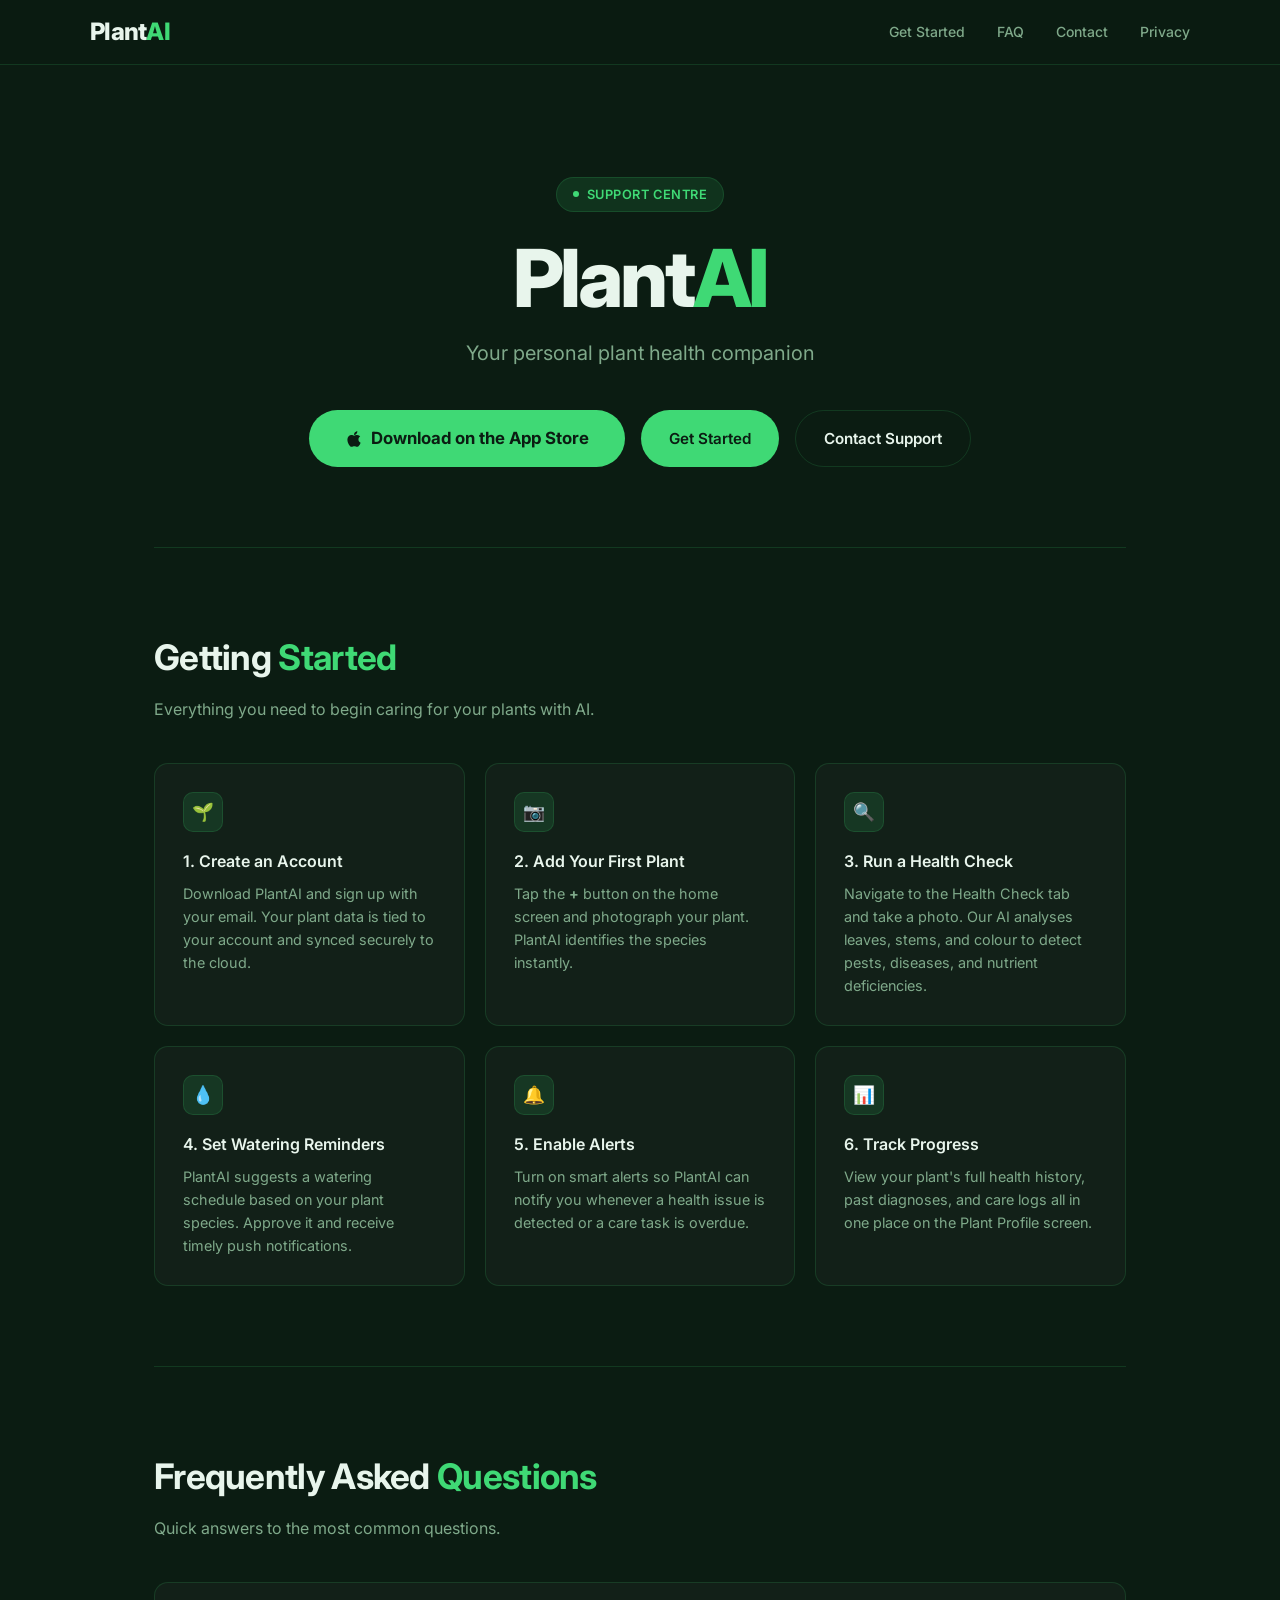
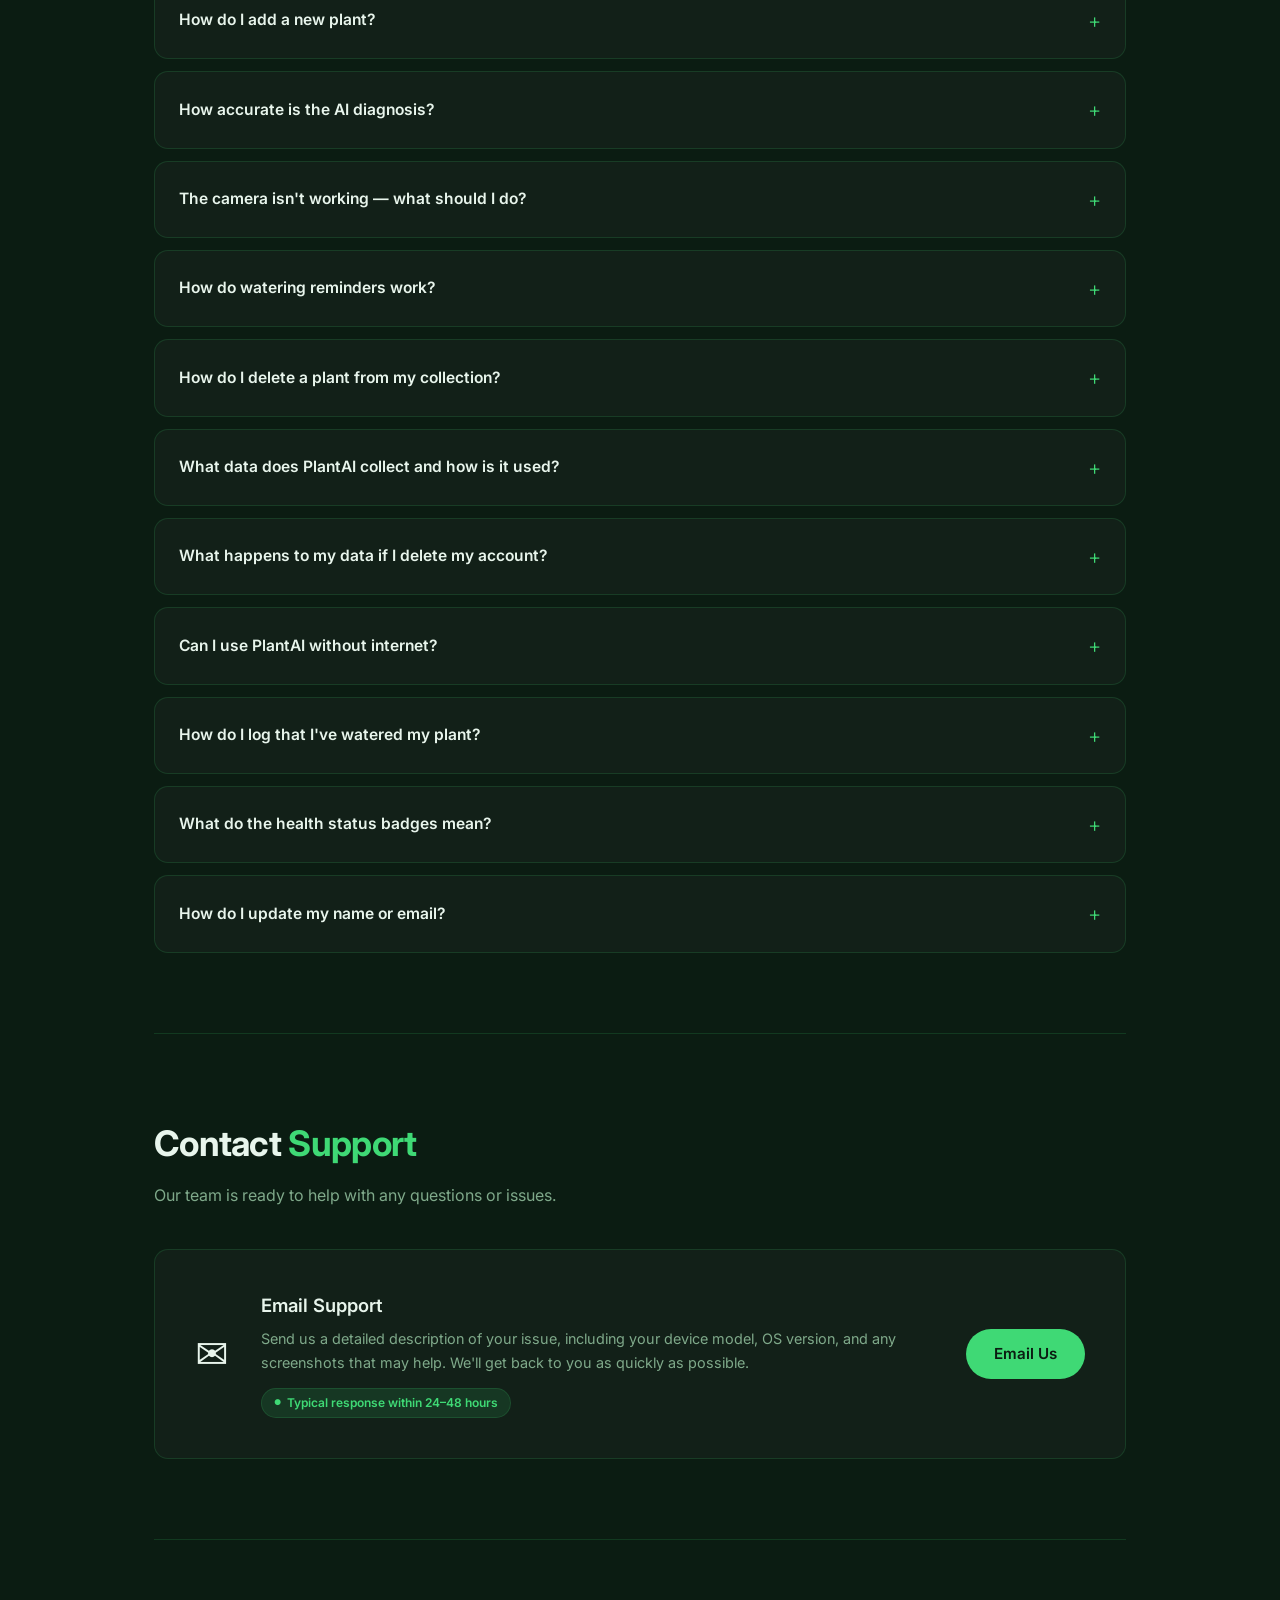
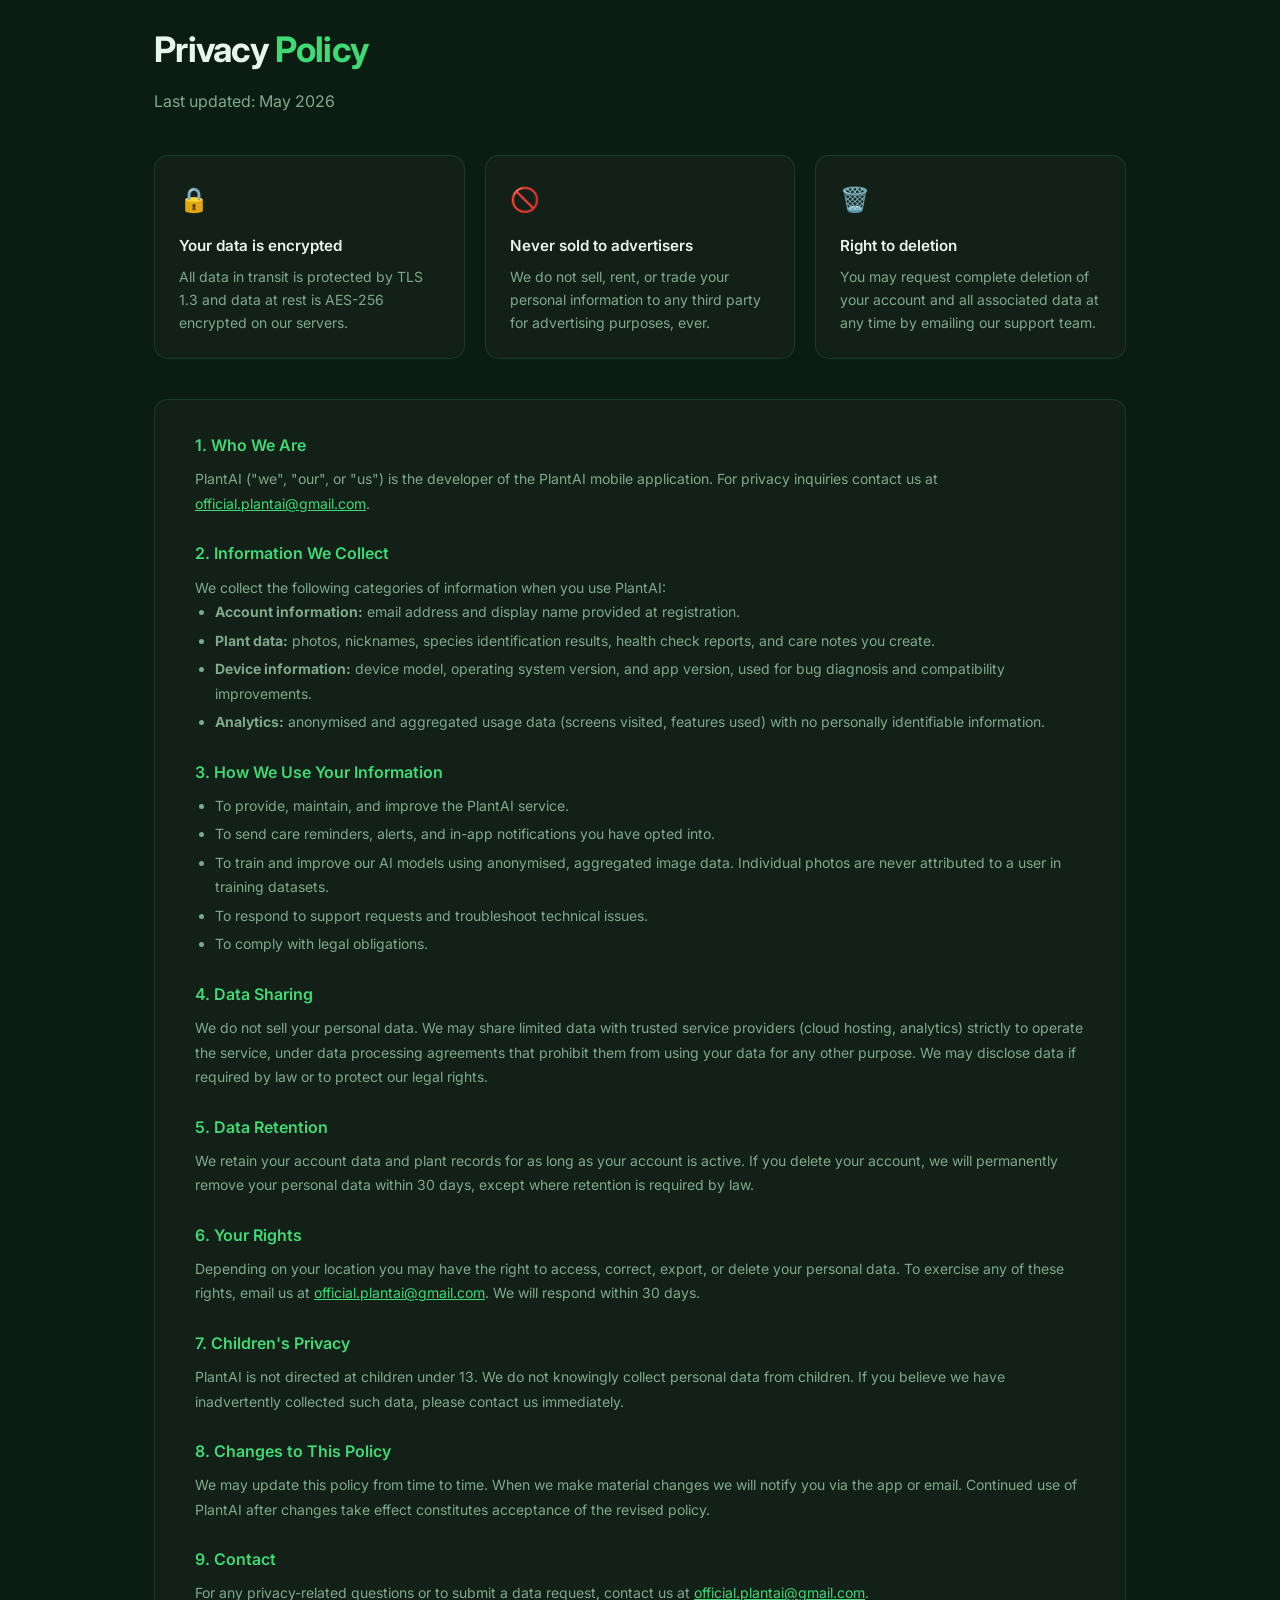
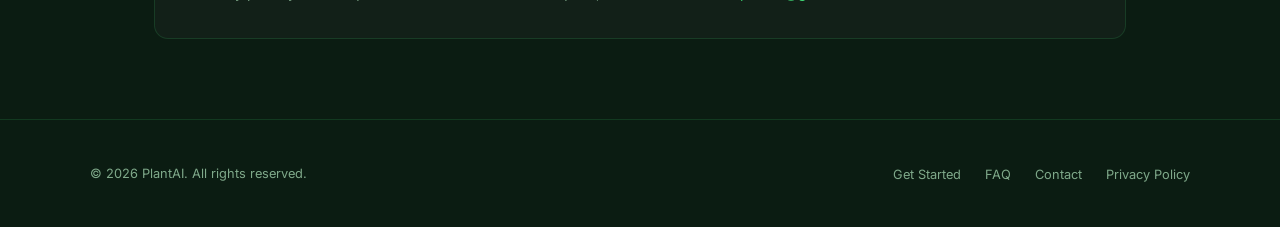
==== index.html @ e04ad650 "Update support site: iOS only, 2026 dates, GPT-4o accuracy, App Store button, 5 new FAQs, remove loc" ====
<!DOCTYPE html>
<html lang="en">
<head>
  <meta charset="UTF-8" />
  <meta name="viewport" content="width=device-width, initial-scale=1.0" />
  <title>PlantAI – Support</title>
  <link rel="preconnect" href="https://fonts.googleapis.com" />
  <link rel="preconnect" href="https://fonts.gstatic.com" crossorigin />
  <link href="https://fonts.googleapis.com/css2?family=Inter:wght@300;400;500;600;700;800&display=swap" rel="stylesheet" />
  <style>
    *, *::before, *::after { box-sizing: border-box; margin: 0; padding: 0; }

    :root {
      --bg:        #0B1C12;
      --bg-card:   #122018;
      --bg-elevated: #1a2e20;
      --accent:    #3FD975;
      --accent-dim: rgba(63, 217, 117, 0.12);
      --accent-mid: rgba(63, 217, 117, 0.25);
      --text:      #E8F5EC;
      --text-muted: #7FA98A;
      --border:    rgba(63, 217, 117, 0.15);
      --radius:    14px;
      --radius-sm: 8px;
    }

    html { scroll-behavior: smooth; }

    body {
      background-color: var(--bg);
      color: var(--text);
      font-family: 'Inter', system-ui, sans-serif;
      font-size: 16px;
      line-height: 1.7;
      -webkit-font-smoothing: antialiased;
    }

    /* ── NAV ── */
    nav {
      position: sticky;
      top: 0;
      z-index: 100;
      background: rgba(11, 28, 18, 0.85);
      backdrop-filter: blur(20px);
      -webkit-backdrop-filter: blur(20px);
      border-bottom: 1px solid var(--border);
      padding: 0 clamp(1rem, 5vw, 4rem);
    }
    .nav-inner {
      max-width: 1100px;
      margin: 0 auto;
      height: 64px;
      display: flex;
      align-items: center;
      justify-content: space-between;
    }
    .wordmark {
      font-size: 1.5rem;
      font-weight: 800;
      letter-spacing: -0.03em;
      color: var(--text);
      text-decoration: none;
    }
    .wordmark span { color: var(--accent); }
    .nav-links {
      display: flex;
      gap: 2rem;
      list-style: none;
    }
    .nav-links a {
      color: var(--text-muted);
      text-decoration: none;
      font-size: 0.875rem;
      font-weight: 500;
      transition: color 0.2s;
    }
    .nav-links a:hover { color: var(--accent); }

    /* ── LAYOUT ── */
    main {
      max-width: 1100px;
      margin: 0 auto;
      padding: 0 clamp(1rem, 5vw, 4rem);
    }

    section { padding: 5rem 0; }
    section + section { border-top: 1px solid var(--border); }

    h2 {
      font-size: clamp(1.6rem, 4vw, 2.2rem);
      font-weight: 700;
      letter-spacing: -0.02em;
      margin-bottom: 0.5rem;
    }
    h2 .accent { color: var(--accent); }

    .section-sub {
      color: var(--text-muted);
      font-size: 1rem;
      margin-bottom: 2.5rem;
    }

    /* ── HERO ── */
    #hero {
      padding: 7rem 0 5rem;
      text-align: center;
      border-top: none;
    }
    .hero-badge {
      display: inline-flex;
      align-items: center;
      gap: 0.5rem;
      background: var(--accent-dim);
      border: 1px solid var(--border);
      border-radius: 100px;
      padding: 0.35rem 1rem;
      font-size: 0.8rem;
      font-weight: 600;
      color: var(--accent);
      letter-spacing: 0.04em;
      text-transform: uppercase;
      margin-bottom: 1.5rem;
    }
    .hero-badge::before {
      content: '';
      width: 6px;
      height: 6px;
      border-radius: 50%;
      background: var(--accent);
      animation: pulse 2s infinite;
    }
    @keyframes pulse {
      0%, 100% { opacity: 1; }
      50% { opacity: 0.3; }
    }
    #hero h1 {
      font-size: clamp(2.8rem, 8vw, 5rem);
      font-weight: 800;
      letter-spacing: -0.04em;
      line-height: 1.05;
      margin-bottom: 1rem;
    }
    #hero h1 span { color: var(--accent); }
    .tagline {
      font-size: clamp(1rem, 2.5vw, 1.25rem);
      color: var(--text-muted);
      font-weight: 400;
      margin-bottom: 2.5rem;
    }
    .hero-actions {
      display: flex;
      gap: 1rem;
      justify-content: center;
      flex-wrap: wrap;
    }
    .btn {
      display: inline-flex;
      align-items: center;
      gap: 0.5rem;
      padding: 0.75rem 1.75rem;
      border-radius: 100px;
      font-size: 0.95rem;
      font-weight: 600;
      text-decoration: none;
      transition: all 0.2s;
      cursor: pointer;
      border: none;
    }
    .btn-primary {
      background: var(--accent);
      color: #0B1C12;
    }
    .btn-primary:hover {
      background: #5aefac;
      transform: translateY(-1px);
      box-shadow: 0 8px 30px rgba(63, 217, 117, 0.3);
    }
    .btn-outline {
      background: transparent;
      color: var(--text);
      border: 1px solid var(--border);
    }
    .btn-outline:hover {
      background: var(--accent-dim);
      border-color: var(--accent);
      color: var(--accent);
      transform: translateY(-1px);
    }
    .btn-appstore {
      background: #3FD975;
      color: #0B1C12;
      font-size: 1.05rem;
      font-weight: 700;
      padding: 0.9rem 2.25rem;
      border: none;
    }
    .btn-appstore:hover {
      background: #5aefac;
      transform: translateY(-2px);
      box-shadow: 0 12px 40px rgba(63, 217, 117, 0.45);
    }

    /* ── GETTING STARTED ── */
    .steps-grid {
      display: grid;
      grid-template-columns: repeat(auto-fit, minmax(260px, 1fr));
      gap: 1.25rem;
    }
    .step-card {
      background: var(--bg-card);
      border: 1px solid var(--border);
      border-radius: var(--radius);
      padding: 1.75rem;
      transition: border-color 0.2s, transform 0.2s;
      position: relative;
      overflow: hidden;
    }
    .step-card::before {
      content: '';
      position: absolute;
      top: 0; left: 0; right: 0;
      height: 2px;
      background: linear-gradient(90deg, var(--accent), transparent);
      opacity: 0;
      transition: opacity 0.2s;
    }
    .step-card:hover { border-color: rgba(63, 217, 117, 0.4); transform: translateY(-2px); }
    .step-card:hover::before { opacity: 1; }
    .step-num {
      width: 40px;
      height: 40px;
      background: var(--accent-dim);
      border: 1px solid var(--border);
      border-radius: 10px;
      display: flex;
      align-items: center;
      justify-content: center;
      font-size: 1.1rem;
      margin-bottom: 1rem;
    }
    .step-card h3 {
      font-size: 1rem;
      font-weight: 600;
      margin-bottom: 0.4rem;
      color: var(--text);
    }
    .step-card p {
      font-size: 0.9rem;
      color: var(--text-muted);
      line-height: 1.6;
    }

    /* ── FAQ ── */
    .faq-list { display: flex; flex-direction: column; gap: 0.75rem; }
    details {
      background: var(--bg-card);
      border: 1px solid var(--border);
      border-radius: var(--radius);
      overflow: hidden;
      transition: border-color 0.2s;
    }
    details[open] { border-color: rgba(63, 217, 117, 0.4); }
    details[open] summary { color: var(--accent); }
    summary {
      padding: 1.25rem 1.5rem;
      font-weight: 600;
      font-size: 0.975rem;
      cursor: pointer;
      list-style: none;
      display: flex;
      align-items: center;
      justify-content: space-between;
      gap: 1rem;
      color: var(--text);
      transition: color 0.2s;
    }
    summary::-webkit-details-marker { display: none; }
    summary::after {
      content: '+';
      font-size: 1.3rem;
      font-weight: 300;
      color: var(--accent);
      flex-shrink: 0;
      transition: transform 0.25s;
    }
    details[open] summary::after { transform: rotate(45deg); }
    .faq-body {
      padding: 0 1.5rem 1.25rem;
      font-size: 0.9rem;
      color: var(--text-muted);
      line-height: 1.75;
      border-top: 1px solid var(--border);
      padding-top: 1rem;
    }
    .faq-body a { color: var(--accent); text-decoration: underline; text-underline-offset: 3px; }

    /* ── CONTACT ── */
    .contact-card {
      background: var(--bg-card);
      border: 1px solid var(--border);
      border-radius: var(--radius);
      padding: 2.5rem;
      display: flex;
      align-items: center;
      justify-content: space-between;
      gap: 2rem;
      flex-wrap: wrap;
    }
    .contact-card h3 {
      font-size: 1.15rem;
      font-weight: 600;
      margin-bottom: 0.35rem;
    }
    .contact-card p {
      font-size: 0.9rem;
      color: var(--text-muted);
    }
    .contact-icon {
      font-size: 2.5rem;
      margin-bottom: 0;
    }
    .contact-text { flex: 1; min-width: 200px; }
    .response-time {
      display: inline-flex;
      align-items: center;
      gap: 0.4rem;
      background: var(--accent-dim);
      border: 1px solid var(--border);
      border-radius: 100px;
      padding: 0.25rem 0.75rem;
      font-size: 0.75rem;
      font-weight: 600;
      color: var(--accent);
      margin-top: 0.75rem;
    }
    .response-time::before {
      content: '●';
      font-size: 0.5rem;
    }

    /* ── PRIVACY ── */
    .privacy-grid {
      display: grid;
      grid-template-columns: repeat(auto-fit, minmax(280px, 1fr));
      gap: 1.25rem;
      margin-bottom: 2.5rem;
    }
    .privacy-card {
      background: var(--bg-card);
      border: 1px solid var(--border);
      border-radius: var(--radius);
      padding: 1.5rem;
    }
    .privacy-card .icon { font-size: 1.5rem; margin-bottom: 0.75rem; }
    .privacy-card h4 { font-size: 0.95rem; font-weight: 600; margin-bottom: 0.4rem; }
    .privacy-card p { font-size: 0.875rem; color: var(--text-muted); line-height: 1.65; }
    .privacy-prose {
      background: var(--bg-card);
      border: 1px solid var(--border);
      border-radius: var(--radius);
      padding: 2rem 2.5rem;
    }
    .privacy-prose h3 {
      font-size: 1rem;
      font-weight: 600;
      color: var(--accent);
      margin: 1.5rem 0 0.5rem;
    }
    .privacy-prose h3:first-child { margin-top: 0; }
    .privacy-prose p, .privacy-prose ul {
      font-size: 0.875rem;
      color: var(--text-muted);
      line-height: 1.75;
    }
    .privacy-prose ul { padding-left: 1.25rem; }
    .privacy-prose ul li { margin-bottom: 0.25rem; }

    /* ── FOOTER ── */
    footer {
      border-top: 1px solid var(--border);
      padding: 2.5rem clamp(1rem, 5vw, 4rem);
      text-align: center;
    }
    .footer-inner {
      max-width: 1100px;
      margin: 0 auto;
      display: flex;
      align-items: center;
      justify-content: space-between;
      flex-wrap: wrap;
      gap: 1rem;
    }
    .footer-copy {
      font-size: 0.8rem;
      color: var(--text-muted);
    }
    .footer-links {
      display: flex;
      gap: 1.5rem;
      list-style: none;
    }
    .footer-links a {
      font-size: 0.8rem;
      color: var(--text-muted);
      text-decoration: none;
      transition: color 0.2s;
    }
    .footer-links a:hover { color: var(--accent); }

    /* ── RESPONSIVE ── */
    @media (max-width: 600px) {
      .nav-links { display: none; }
      .contact-card { flex-direction: column; text-align: center; }
      .footer-inner { flex-direction: column; text-align: center; }
      .privacy-prose { padding: 1.5rem; }
    }
  </style>
</head>
<body>

  <!-- NAV -->
  <nav>
    <div class="nav-inner">
      <a class="wordmark" href="#hero">Plant<span>AI</span></a>
      <ul class="nav-links">
        <li><a href="#getting-started">Get Started</a></li>
        <li><a href="#faq">FAQ</a></li>
        <li><a href="#contact">Contact</a></li>
        <li><a href="#privacy">Privacy</a></li>
      </ul>
    </div>
  </nav>

  <main>

    <!-- HERO -->
    <section id="hero">
      <div class="hero-badge">Support Centre</div>
      <h1>Plant<span>AI</span></h1>
      <p class="tagline">Your personal plant health companion</p>
      <div class="hero-actions">
        <a class="btn btn-appstore" href="https://apps.apple.com/app/plantalai/id6771919979" target="_blank" rel="noopener">
          <svg xmlns="http://www.w3.org/2000/svg" viewBox="0 0 384 512" width="18" height="18" fill="currentColor" style="flex-shrink:0"><path d="M318.7 268.7c-.2-36.7 16.4-64.4 50-84.8-18.8-26.9-47.2-41.7-84.7-44.6-35.5-2.8-74.3 20.7-88.5 20.7-15 0-49.4-19.7-76.4-19.7C63.3 141.2 4 184.8 4 273.5q0 39.3 14.4 81.2c12.8 36.7 59 126.7 107.2 125.2 25.2-.6 43-17.9 75.8-17.9 31.8 0 48.3 17.9 76.4 17.9 48.6-.7 90.4-82.5 102.6-119.3-65.2-30.7-61.7-90-61.7-91.9zm-56.6-164.2c27.3-32.4 24.8-61.9 24-72.5-24.1 1.4-52 16.4-67.9 34.9-17.5 19.8-27.8 44.3-25.6 71.9 26.1 2 49.9-11.4 69.5-34.3z"/></svg>
          Download on the App Store
        </a>
        <a class="btn btn-primary" href="#getting-started">Get Started</a>
        <a class="btn btn-outline" href="#contact">Contact Support</a>
      </div>
    </section>

    <!-- GETTING STARTED -->
    <section id="getting-started">
      <h2>Getting <span class="accent">Started</span></h2>
      <p class="section-sub">Everything you need to begin caring for your plants with AI.</p>
      <div class="steps-grid">
        <div class="step-card">
          <div class="step-num">🌱</div>
          <h3>1. Create an Account</h3>
          <p>Download PlantAI and sign up with your email. Your plant data is tied to your account and synced securely to the cloud.</p>
        </div>
        <div class="step-card">
          <div class="step-num">📷</div>
          <h3>2. Add Your First Plant</h3>
          <p>Tap the <strong>+</strong> button on the home screen and photograph your plant. PlantAI identifies the species instantly.</p>
        </div>
        <div class="step-card">
          <div class="step-num">🔍</div>
          <h3>3. Run a Health Check</h3>
          <p>Navigate to the Health Check tab and take a photo. Our AI analyses leaves, stems, and colour to detect pests, diseases, and nutrient deficiencies.</p>
        </div>
        <div class="step-card">
          <div class="step-num">💧</div>
          <h3>4. Set Watering Reminders</h3>
          <p>PlantAI suggests a watering schedule based on your plant species. Approve it and receive timely push notifications.</p>
        </div>
        <div class="step-card">
          <div class="step-num">🔔</div>
          <h3>5. Enable Alerts</h3>
          <p>Turn on smart alerts so PlantAI can notify you whenever a health issue is detected or a care task is overdue.</p>
        </div>
        <div class="step-card">
          <div class="step-num">📊</div>
          <h3>6. Track Progress</h3>
          <p>View your plant's full health history, past diagnoses, and care logs all in one place on the Plant Profile screen.</p>
        </div>
      </div>
    </section>

    <!-- FAQ -->
    <section id="faq">
      <h2>Frequently Asked <span class="accent">Questions</span></h2>
      <p class="section-sub">Quick answers to the most common questions.</p>
      <div class="faq-list">

        <details>
          <summary>How do I add a new plant?</summary>
          <div class="faq-body">
            Tap the <strong>+</strong> icon in the top-right corner of the Home screen, then photograph your plant and PlantAI will identify it automatically.<br><br>
            Once identified, give your plant a nickname, confirm the species, and it will appear in your collection. You can add unlimited plants with any PlantAI plan.
          </div>
        </details>

        <details>
          <summary>How accurate is the AI diagnosis?</summary>
          <div class="faq-body">
            PlantAI uses GPT-4o to analyse your plant photos. Accuracy is highest when images are taken in good lighting conditions.<br><br>
            For best results, ensure your photos are:<br>
            <ul style="margin-top:0.5rem; padding-left:1.25rem;">
              <li>Well-lit with natural or soft artificial light</li>
              <li>In focus and taken at close range (20–40 cm)</li>
              <li>Showing the affected area (yellowing leaf, spotted stem, etc.)</li>
            </ul>
            <br>
            For rare species or unusual symptoms, we recommend confirming AI suggestions with a local horticulturalist.
          </div>
        </details>

        <details>
          <summary>The camera isn't working — what should I do?</summary>
          <div class="faq-body">
            If the camera is unresponsive or the app cannot access it, try these steps in order:<br><br>
            <strong>1. Check permissions</strong> — go to your phone's Settings → PlantAI → ensure Camera access is set to <em>Allow</em>.<br>
            <strong>2. Restart the app</strong> — fully close PlantAI and reopen it.<br>
            <strong>3. Restart your device</strong> — a reboot often resolves camera conflicts with other apps.<br>
            <strong>4. Check for updates</strong> — open the App Store and update to the latest version of PlantAI.<br>
            <strong>5. Re-install the app</strong> — your data is backed up to the cloud, so uninstalling and reinstalling will not cause data loss.<br><br>
            If the problem persists, <a href="#contact">contact support</a> with your device model and OS version.
          </div>
        </details>

        <details>
          <summary>How do watering reminders work?</summary>
          <div class="faq-body">
            When you add a plant, PlantAI automatically calculates a recommended watering interval based on the species' needs and the current season.<br><br>
            You can customise the schedule at any time by opening the plant's <strong>Plant Profile</strong> screen and adjusting the frequency or time of day.<br><br>
            Reminders are delivered as push notifications. If you are not receiving them, check that notifications are enabled for PlantAI in your device settings and that Do Not Disturb mode is not active. You can also manage all reminders from the <strong>Alerts</strong> tab inside the app.
          </div>
        </details>

        <details>
          <summary>How do I delete a plant from my collection?</summary>
          <div class="faq-body">
            To remove a plant, swipe left on the plant card on the Home screen and tap <em>Delete</em>, or open the plant's profile, scroll to the bottom, and tap <em>Remove Plant</em>.<br><br>
            Deletion is permanent and removes all associated health check history, photos, and care logs.
          </div>
        </details>

        <details>
          <summary>What data does PlantAI collect and how is it used?</summary>
          <div class="faq-body">
            PlantAI collects only what is necessary to deliver the service:<br><br>
            <ul>
              <li><strong>Account data</strong> — email address and display name used to identify your account.</li>
              <li><strong>Plant photos</strong> — images you upload for identification and health analysis. These are processed by our AI and stored securely.</li>
              <li><strong>Usage analytics</strong> — anonymised, aggregated data used to improve the app. No personally identifiable information is included.</li>
            </ul>
            <br>
            We do <strong>not</strong> sell your data to advertisers. You can request full deletion of your account and data at any time by contacting <a href="mailto:official.plantai@gmail.com">official.plantai@gmail.com</a>. See the Privacy Policy below for full details.
          </div>
        </details>

        <details>
          <summary>What happens to my data if I delete my account?</summary>
          <div class="faq-body">
            If you delete your account, all of your personal data — including your plant collection, health check history, photos, and care logs — is permanently deleted from our servers within 30 days. This action cannot be undone.<br><br>
            To request account deletion, contact us at <a href="mailto:official.plantai@gmail.com">official.plantai@gmail.com</a>.
          </div>
        </details>

        <details>
          <summary>Can I use PlantAI without internet?</summary>
          <div class="faq-body">
            The camera and photo capture features work offline — you can photograph your plants at any time without a connection. However, AI analysis (species identification and health checks) requires an active internet connection to process your images. Results will not be available until connectivity is restored.
          </div>
        </details>

        <details>
          <summary>How do I log that I've watered my plant?</summary>
          <div class="faq-body">
            To log a watering, go to the <strong>Dashboard</strong> and find your plant in the <strong>Care Due Today</strong> section, then tap the <strong>Log Watering</strong> button.<br><br>
            You can also log a watering from the <strong>Alerts</strong> tab — find the relevant care alert and tap <strong>Log Watering</strong> to mark it as complete.
          </div>
        </details>

        <details>
          <summary>What do the health status badges mean?</summary>
          <div class="faq-body">
            Each plant in your collection displays a health status badge to give you a quick overview of its condition:<br><br>
            <ul style="margin-top:0.5rem; padding-left:1.25rem;">
              <li><strong>Thriving</strong> — the plant is healthy and all care tasks are up to date.</li>
              <li><strong>Needs Water</strong> — a watering task is due or overdue.</li>
              <li><strong>Stress Detected</strong> — the AI has flagged a potential health issue that requires your attention.</li>
            </ul>
          </div>
        </details>

        <details>
          <summary>How do I update my name or email?</summary>
          <div class="faq-body">
            You can update your display name at any time by going to the <strong>Settings</strong> screen and tapping your name.<br><br>
            Email address changes require additional verification to protect your account — please contact us at <a href="mailto:official.plantai@gmail.com">official.plantai@gmail.com</a> and our support team will assist you.
          </div>
        </details>

      </div>
    </section>

    <!-- CONTACT -->
    <section id="contact">
      <h2>Contact <span class="accent">Support</span></h2>
      <p class="section-sub">Our team is ready to help with any questions or issues.</p>
      <div class="contact-card">
        <div class="contact-icon">✉️</div>
        <div class="contact-text">
          <h3>Email Support</h3>
          <p>Send us a detailed description of your issue, including your device model, OS version, and any screenshots that may help. We'll get back to you as quickly as possible.</p>
          <div class="response-time">Typical response within 24–48 hours</div>
        </div>
        <a class="btn btn-primary" href="mailto:official.plantai@gmail.com">Email Us</a>
      </div>
    </section>

    <!-- PRIVACY POLICY -->
    <section id="privacy">
      <h2>Privacy <span class="accent">Policy</span></h2>
      <p class="section-sub">Last updated: May 2026</p>

      <div class="privacy-grid">
        <div class="privacy-card">
          <div class="icon">🔒</div>
          <h4>Your data is encrypted</h4>
          <p>All data in transit is protected by TLS 1.3 and data at rest is AES-256 encrypted on our servers.</p>
        </div>
        <div class="privacy-card">
          <div class="icon">🚫</div>
          <h4>Never sold to advertisers</h4>
          <p>We do not sell, rent, or trade your personal information to any third party for advertising purposes, ever.</p>
        </div>
        <div class="privacy-card">
          <div class="icon">🗑️</div>
          <h4>Right to deletion</h4>
          <p>You may request complete deletion of your account and all associated data at any time by emailing our support team.</p>
        </div>
      </div>

      <div class="privacy-prose">

        <h3>1. Who We Are</h3>
        <p>PlantAI ("we", "our", or "us") is the developer of the PlantAI mobile application. For privacy inquiries contact us at <a href="mailto:official.plantai@gmail.com" style="color:var(--accent)">official.plantai@gmail.com</a>.</p>

        <h3>2. Information We Collect</h3>
        <p>We collect the following categories of information when you use PlantAI:</p>
        <ul>
          <li><strong>Account information:</strong> email address and display name provided at registration.</li>
          <li><strong>Plant data:</strong> photos, nicknames, species identification results, health check reports, and care notes you create.</li>
          <li><strong>Device information:</strong> device model, operating system version, and app version, used for bug diagnosis and compatibility improvements.</li>
          <li><strong>Analytics:</strong> anonymised and aggregated usage data (screens visited, features used) with no personally identifiable information.</li>
        </ul>

        <h3>3. How We Use Your Information</h3>
        <ul>
          <li>To provide, maintain, and improve the PlantAI service.</li>
          <li>To send care reminders, alerts, and in-app notifications you have opted into.</li>
          <li>To train and improve our AI models using anonymised, aggregated image data. Individual photos are never attributed to a user in training datasets.</li>
          <li>To respond to support requests and troubleshoot technical issues.</li>
          <li>To comply with legal obligations.</li>
        </ul>

        <h3>4. Data Sharing</h3>
        <p>We do not sell your personal data. We may share limited data with trusted service providers (cloud hosting, analytics) strictly to operate the service, under data processing agreements that prohibit them from using your data for any other purpose. We may disclose data if required by law or to protect our legal rights.</p>

        <h3>5. Data Retention</h3>
        <p>We retain your account data and plant records for as long as your account is active. If you delete your account, we will permanently remove your personal data within 30 days, except where retention is required by law.</p>

        <h3>6. Your Rights</h3>
        <p>Depending on your location you may have the right to access, correct, export, or delete your personal data. To exercise any of these rights, email us at <a href="mailto:official.plantai@gmail.com" style="color:var(--accent)">official.plantai@gmail.com</a>. We will respond within 30 days.</p>

        <h3>7. Children's Privacy</h3>
        <p>PlantAI is not directed at children under 13. We do not knowingly collect personal data from children. If you believe we have inadvertently collected such data, please contact us immediately.</p>

        <h3>8. Changes to This Policy</h3>
        <p>We may update this policy from time to time. When we make material changes we will notify you via the app or email. Continued use of PlantAI after changes take effect constitutes acceptance of the revised policy.</p>

        <h3>9. Contact</h3>
        <p>For any privacy-related questions or to submit a data request, contact us at <a href="mailto:official.plantai@gmail.com" style="color:var(--accent)">official.plantai@gmail.com</a>.</p>

      </div>
    </section>

  </main>

  <!-- FOOTER -->
  <footer>
    <div class="footer-inner">
      <span class="footer-copy">© 2026 PlantAI. All rights reserved.</span>
      <ul class="footer-links">
        <li><a href="#getting-started">Get Started</a></li>
        <li><a href="#faq">FAQ</a></li>
        <li><a href="#contact">Contact</a></li>
        <li><a href="#privacy">Privacy Policy</a></li>
      </ul>
    </div>
  </footer>

</body>
</html>
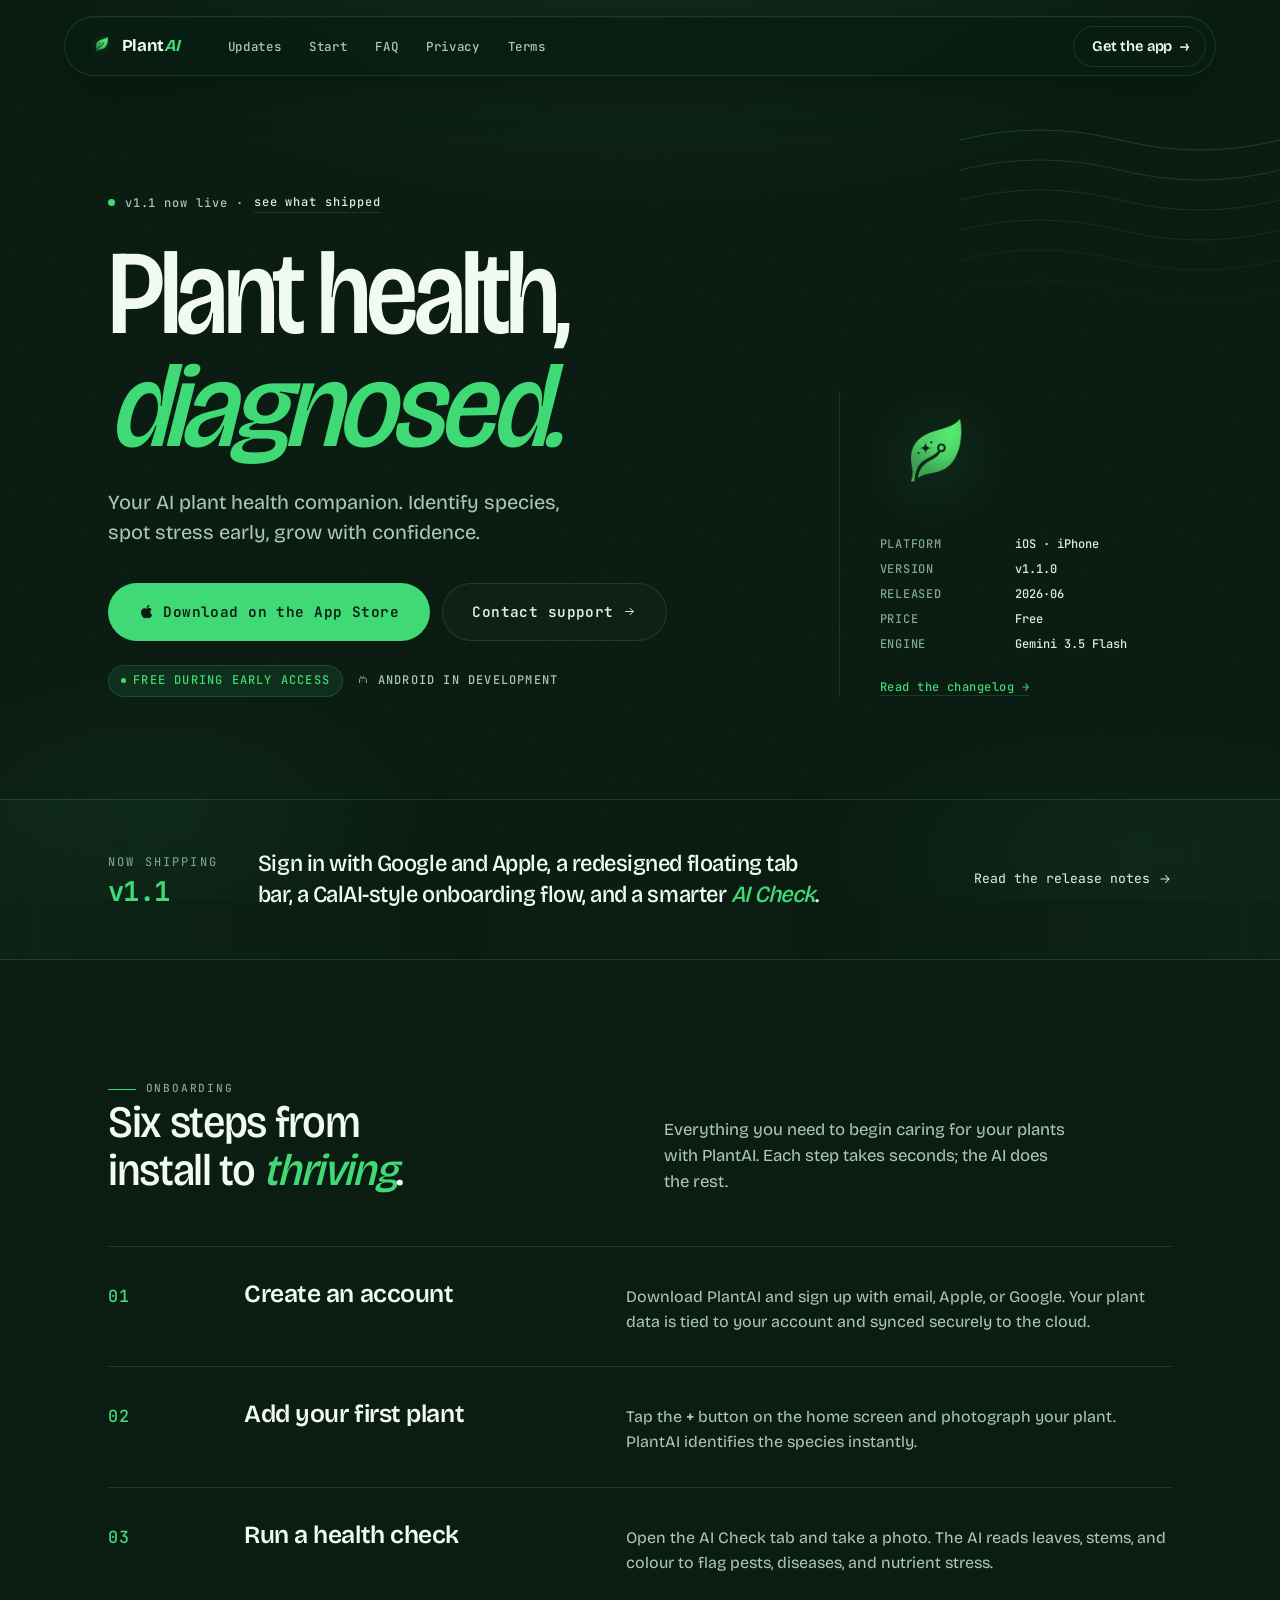
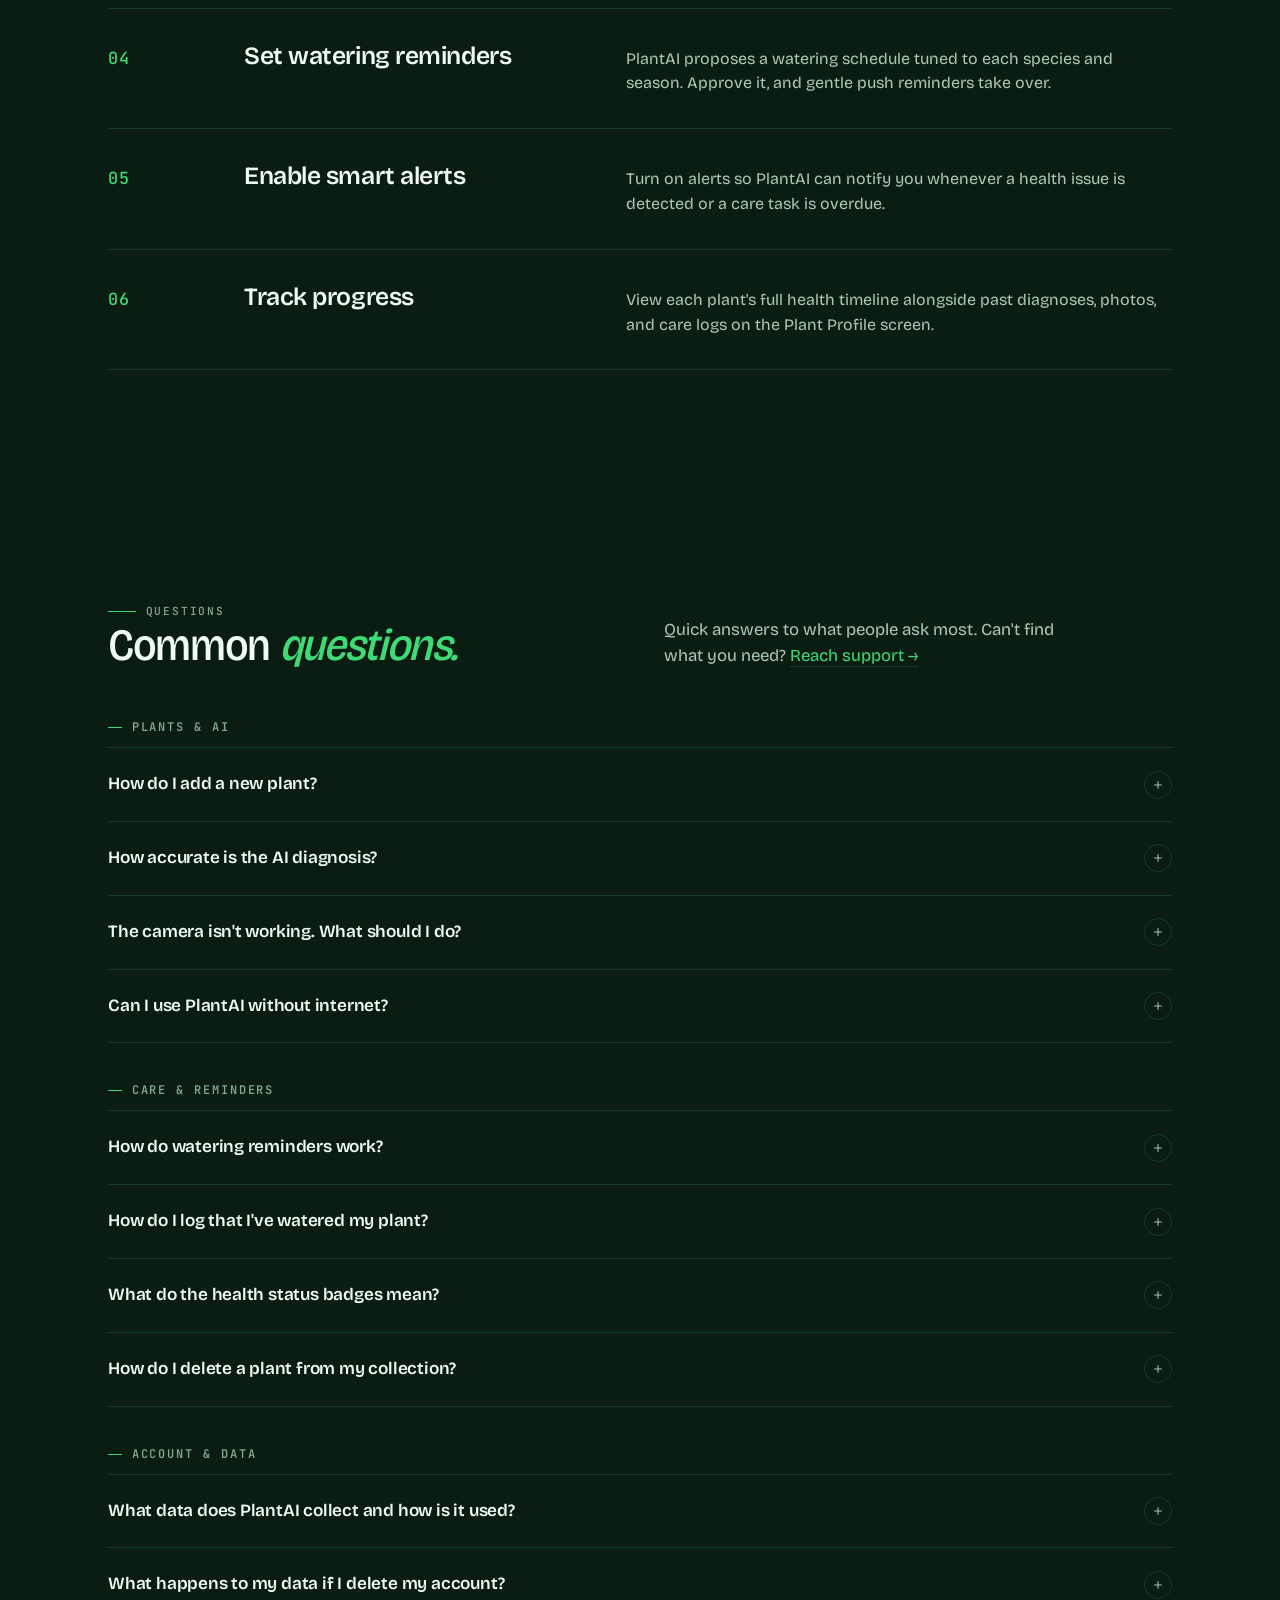
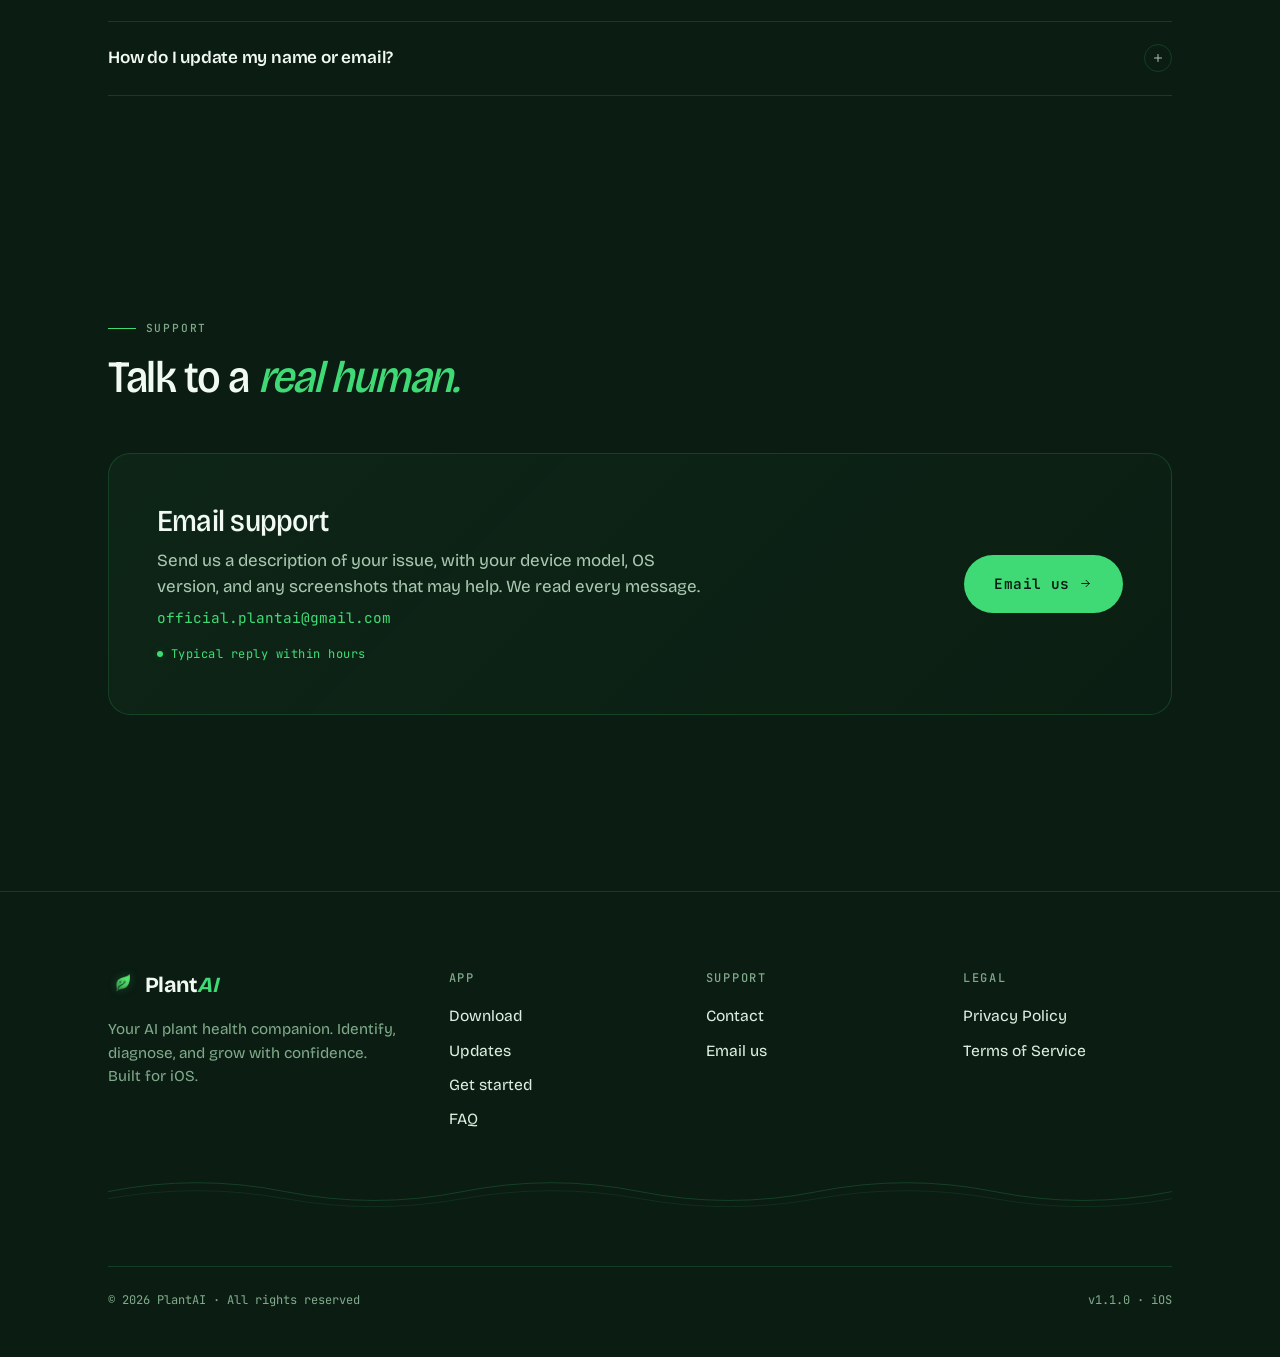
==== commit 95b358a4: "Move v2 site to root, replacing v1" ====
--- a/index.html
+++ b/index.html
@@ -1,706 +1,464 @@
-<!DOCTYPE html>
+<!doctype html>
 <html lang="en">
 <head>
-  <meta charset="UTF-8" />
-  <meta name="viewport" content="width=device-width, initial-scale=1.0" />
-  <title>PlantAI – Support</title>
+  <meta charset="utf-8" />
+  <meta name="viewport" content="width=device-width, initial-scale=1, viewport-fit=cover" />
+  <meta name="theme-color" content="#0B1C12" />
+  <title>PlantAI · AI plant health, diagnosed.</title>
+  <meta name="description" content="Identify your plants, diagnose their health, and care for them with confidence. PlantAI is an AI-powered plant health companion for iOS." />
+
+  <meta property="og:title" content="PlantAI · AI plant health, diagnosed." />
+  <meta property="og:description" content="Identify, diagnose, and care for your plants with AI. Available on the App Store." />
+  <meta property="og:type" content="website" />
+  <meta property="og:url" content="https://officialplantai-app.github.io/" />
+
+  <link rel="icon" type="image/png" href="assets/logo.png" />
+  <link rel="apple-touch-icon" href="assets/logo.png" />
+
   <link rel="preconnect" href="https://fonts.googleapis.com" />
   <link rel="preconnect" href="https://fonts.gstatic.com" crossorigin />
-  <link href="https://fonts.googleapis.com/css2?family=Inter:wght@300;400;500;600;700;800&display=swap" rel="stylesheet" />
-  <style>
-    *, *::before, *::after { box-sizing: border-box; margin: 0; padding: 0; }
-
-    :root {
-      --bg:        #0B1C12;
-      --bg-card:   #122018;
-      --bg-elevated: #1a2e20;
-      --accent:    #3FD975;
-      --accent-dim: rgba(63, 217, 117, 0.12);
-      --accent-mid: rgba(63, 217, 117, 0.25);
-      --text:      #E8F5EC;
-      --text-muted: #7FA98A;
-      --border:    rgba(63, 217, 117, 0.15);
-      --radius:    14px;
-      --radius-sm: 8px;
-    }
-
-    html { scroll-behavior: smooth; }
-
-    body {
-      background-color: var(--bg);
-      color: var(--text);
-      font-family: 'Inter', system-ui, sans-serif;
-      font-size: 16px;
-      line-height: 1.7;
-      -webkit-font-smoothing: antialiased;
-    }
-
-    /* ── NAV ── */
-    nav {
-      position: sticky;
-      top: 0;
-      z-index: 100;
-      background: rgba(11, 28, 18, 0.85);
-      backdrop-filter: blur(20px);
-      -webkit-backdrop-filter: blur(20px);
-      border-bottom: 1px solid var(--border);
-      padding: 0 clamp(1rem, 5vw, 4rem);
-    }
-    .nav-inner {
-      max-width: 1100px;
-      margin: 0 auto;
-      height: 64px;
-      display: flex;
-      align-items: center;
-      justify-content: space-between;
-    }
-    .wordmark {
-      font-size: 1.5rem;
-      font-weight: 800;
-      letter-spacing: -0.03em;
-      color: var(--text);
-      text-decoration: none;
-    }
-    .wordmark span { color: var(--accent); }
-    .nav-links {
-      display: flex;
-      gap: 2rem;
-      list-style: none;
-    }
-    .nav-links a {
-      color: var(--text-muted);
-      text-decoration: none;
-      font-size: 0.875rem;
-      font-weight: 500;
-      transition: color 0.2s;
-    }
-    .nav-links a:hover { color: var(--accent); }
-
-    /* ── LAYOUT ── */
-    main {
-      max-width: 1100px;
-      margin: 0 auto;
-      padding: 0 clamp(1rem, 5vw, 4rem);
-    }
-
-    section { padding: 5rem 0; }
-    section + section { border-top: 1px solid var(--border); }
-
-    h2 {
-      font-size: clamp(1.6rem, 4vw, 2.2rem);
-      font-weight: 700;
-      letter-spacing: -0.02em;
-      margin-bottom: 0.5rem;
-    }
-    h2 .accent { color: var(--accent); }
-
-    .section-sub {
-      color: var(--text-muted);
-      font-size: 1rem;
-      margin-bottom: 2.5rem;
-    }
-
-    /* ── HERO ── */
-    #hero {
-      padding: 7rem 0 5rem;
-      text-align: center;
-      border-top: none;
-    }
-    .hero-badge {
-      display: inline-flex;
-      align-items: center;
-      gap: 0.5rem;
-      background: var(--accent-dim);
-      border: 1px solid var(--border);
-      border-radius: 100px;
-      padding: 0.35rem 1rem;
-      font-size: 0.8rem;
-      font-weight: 600;
-      color: var(--accent);
-      letter-spacing: 0.04em;
-      text-transform: uppercase;
-      margin-bottom: 1.5rem;
-    }
-    .hero-badge::before {
-      content: '';
-      width: 6px;
-      height: 6px;
-      border-radius: 50%;
-      background: var(--accent);
-      animation: pulse 2s infinite;
-    }
-    @keyframes pulse {
-      0%, 100% { opacity: 1; }
-      50% { opacity: 0.3; }
-    }
-    #hero h1 {
-      font-size: clamp(2.8rem, 8vw, 5rem);
-      font-weight: 800;
-      letter-spacing: -0.04em;
-      line-height: 1.05;
-      margin-bottom: 1rem;
-    }
-    #hero h1 span { color: var(--accent); }
-    .tagline {
-      font-size: clamp(1rem, 2.5vw, 1.25rem);
-      color: var(--text-muted);
-      font-weight: 400;
-      margin-bottom: 2.5rem;
-    }
-    .hero-actions {
-      display: flex;
-      gap: 1rem;
-      justify-content: center;
-      flex-wrap: wrap;
-    }
-    .btn {
-      display: inline-flex;
-      align-items: center;
-      gap: 0.5rem;
-      padding: 0.75rem 1.75rem;
-      border-radius: 100px;
-      font-size: 0.95rem;
-      font-weight: 600;
-      text-decoration: none;
-      transition: all 0.2s;
-      cursor: pointer;
-      border: none;
-    }
-    .btn-primary {
-      background: var(--accent);
-      color: #0B1C12;
-    }
-    .btn-primary:hover {
-      background: #5aefac;
-      transform: translateY(-1px);
-      box-shadow: 0 8px 30px rgba(63, 217, 117, 0.3);
-    }
-    .btn-outline {
-      background: transparent;
-      color: var(--text);
-      border: 1px solid var(--border);
-    }
-    .btn-outline:hover {
-      background: var(--accent-dim);
-      border-color: var(--accent);
-      color: var(--accent);
-      transform: translateY(-1px);
-    }
-    .btn-appstore {
-      background: #3FD975;
-      color: #0B1C12;
-      font-size: 1.05rem;
-      font-weight: 700;
-      padding: 0.9rem 2.25rem;
-      border: none;
-    }
-    .btn-appstore:hover {
-      background: #5aefac;
-      transform: translateY(-2px);
-      box-shadow: 0 12px 40px rgba(63, 217, 117, 0.45);
-    }
-
-    /* ── GETTING STARTED ── */
-    .steps-grid {
-      display: grid;
-      grid-template-columns: repeat(auto-fit, minmax(260px, 1fr));
-      gap: 1.25rem;
-    }
-    .step-card {
-      background: var(--bg-card);
-      border: 1px solid var(--border);
-      border-radius: var(--radius);
-      padding: 1.75rem;
-      transition: border-color 0.2s, transform 0.2s;
-      position: relative;
-      overflow: hidden;
-    }
-    .step-card::before {
-      content: '';
-      position: absolute;
-      top: 0; left: 0; right: 0;
-      height: 2px;
-      background: linear-gradient(90deg, var(--accent), transparent);
-      opacity: 0;
-      transition: opacity 0.2s;
-    }
-    .step-card:hover { border-color: rgba(63, 217, 117, 0.4); transform: translateY(-2px); }
-    .step-card:hover::before { opacity: 1; }
-    .step-num {
-      width: 40px;
-      height: 40px;
-      background: var(--accent-dim);
-      border: 1px solid var(--border);
-      border-radius: 10px;
-      display: flex;
-      align-items: center;
-      justify-content: center;
-      font-size: 1.1rem;
-      margin-bottom: 1rem;
-    }
-    .step-card h3 {
-      font-size: 1rem;
-      font-weight: 600;
-      margin-bottom: 0.4rem;
-      color: var(--text);
-    }
-    .step-card p {
-      font-size: 0.9rem;
-      color: var(--text-muted);
-      line-height: 1.6;
-    }
-
-    /* ── FAQ ── */
-    .faq-list { display: flex; flex-direction: column; gap: 0.75rem; }
-    details {
-      background: var(--bg-card);
-      border: 1px solid var(--border);
-      border-radius: var(--radius);
-      overflow: hidden;
-      transition: border-color 0.2s;
-    }
-    details[open] { border-color: rgba(63, 217, 117, 0.4); }
-    details[open] summary { color: var(--accent); }
-    summary {
-      padding: 1.25rem 1.5rem;
-      font-weight: 600;
-      font-size: 0.975rem;
-      cursor: pointer;
-      list-style: none;
-      display: flex;
-      align-items: center;
-      justify-content: space-between;
-      gap: 1rem;
-      color: var(--text);
-      transition: color 0.2s;
-    }
-    summary::-webkit-details-marker { display: none; }
-    summary::after {
-      content: '+';
-      font-size: 1.3rem;
-      font-weight: 300;
-      color: var(--accent);
-      flex-shrink: 0;
-      transition: transform 0.25s;
-    }
-    details[open] summary::after { transform: rotate(45deg); }
-    .faq-body {
-      padding: 0 1.5rem 1.25rem;
-      font-size: 0.9rem;
-      color: var(--text-muted);
-      line-height: 1.75;
-      border-top: 1px solid var(--border);
-      padding-top: 1rem;
-    }
-    .faq-body a { color: var(--accent); text-decoration: underline; text-underline-offset: 3px; }
-
-    /* ── CONTACT ── */
-    .contact-card {
-      background: var(--bg-card);
-      border: 1px solid var(--border);
-      border-radius: var(--radius);
-      padding: 2.5rem;
-      display: flex;
-      align-items: center;
-      justify-content: space-between;
-      gap: 2rem;
-      flex-wrap: wrap;
-    }
-    .contact-card h3 {
-      font-size: 1.15rem;
-      font-weight: 600;
-      margin-bottom: 0.35rem;
-    }
-    .contact-card p {
-      font-size: 0.9rem;
-      color: var(--text-muted);
-    }
-    .contact-icon {
-      font-size: 2.5rem;
-      margin-bottom: 0;
-    }
-    .contact-text { flex: 1; min-width: 200px; }
-    .response-time {
-      display: inline-flex;
-      align-items: center;
-      gap: 0.4rem;
-      background: var(--accent-dim);
-      border: 1px solid var(--border);
-      border-radius: 100px;
-      padding: 0.25rem 0.75rem;
-      font-size: 0.75rem;
-      font-weight: 600;
-      color: var(--accent);
-      margin-top: 0.75rem;
-    }
-    .response-time::before {
-      content: '●';
-      font-size: 0.5rem;
-    }
-
-    /* ── PRIVACY ── */
-    .privacy-grid {
-      display: grid;
-      grid-template-columns: repeat(auto-fit, minmax(280px, 1fr));
-      gap: 1.25rem;
-      margin-bottom: 2.5rem;
-    }
-    .privacy-card {
-      background: var(--bg-card);
-      border: 1px solid var(--border);
-      border-radius: var(--radius);
-      padding: 1.5rem;
-    }
-    .privacy-card .icon { font-size: 1.5rem; margin-bottom: 0.75rem; }
-    .privacy-card h4 { font-size: 0.95rem; font-weight: 600; margin-bottom: 0.4rem; }
-    .privacy-card p { font-size: 0.875rem; color: var(--text-muted); line-height: 1.65; }
-    .privacy-prose {
-      background: var(--bg-card);
-      border: 1px solid var(--border);
-      border-radius: var(--radius);
-      padding: 2rem 2.5rem;
-    }
-    .privacy-prose h3 {
-      font-size: 1rem;
-      font-weight: 600;
-      color: var(--accent);
-      margin: 1.5rem 0 0.5rem;
-    }
-    .privacy-prose h3:first-child { margin-top: 0; }
-    .privacy-prose p, .privacy-prose ul {
-      font-size: 0.875rem;
-      color: var(--text-muted);
-      line-height: 1.75;
-    }
-    .privacy-prose ul { padding-left: 1.25rem; }
-    .privacy-prose ul li { margin-bottom: 0.25rem; }
-
-    /* ── FOOTER ── */
-    footer {
-      border-top: 1px solid var(--border);
-      padding: 2.5rem clamp(1rem, 5vw, 4rem);
-      text-align: center;
-    }
-    .footer-inner {
-      max-width: 1100px;
-      margin: 0 auto;
-      display: flex;
-      align-items: center;
-      justify-content: space-between;
-      flex-wrap: wrap;
-      gap: 1rem;
-    }
-    .footer-copy {
-      font-size: 0.8rem;
-      color: var(--text-muted);
-    }
-    .footer-links {
-      display: flex;
-      gap: 1.5rem;
-      list-style: none;
-    }
-    .footer-links a {
-      font-size: 0.8rem;
-      color: var(--text-muted);
-      text-decoration: none;
-      transition: color 0.2s;
-    }
-    .footer-links a:hover { color: var(--accent); }
-
-    /* ── RESPONSIVE ── */
-    @media (max-width: 600px) {
-      .nav-links { display: none; }
-      .contact-card { flex-direction: column; text-align: center; }
-      .footer-inner { flex-direction: column; text-align: center; }
-      .privacy-prose { padding: 1.5rem; }
-    }
-  </style>
+  <link href="https://fonts.googleapis.com/css2?family=Bricolage+Grotesque:opsz,wdth,wght@12..96,75..100,400..800&family=JetBrains+Mono:wght@400;500;600;700&display=swap" rel="stylesheet" />
+  <link rel="stylesheet" href="assets/styles.css" />
 </head>
 <body>
 
-  <!-- NAV -->
-  <nav>
-    <div class="nav-inner">
-      <a class="wordmark" href="#hero">Plant<span>AI</span></a>
+  <a class="skip" href="#main">Skip to content</a>
+
+  <!-- Email-confirmation success banner (Supabase redirect) -->
+  <div id="confirm-banner" role="status" aria-live="polite">
+    <span class="b-inner">
+      <svg class="check" viewBox="0 0 24 24" fill="none" aria-hidden="true">
+        <path d="M5 12.5l4.5 4.5L19 7" stroke="currentColor" stroke-width="2.4" stroke-linecap="round" stroke-linejoin="round"/>
+      </svg>
+      Email confirmed. Welcome to PlantAI. You can return to the app and sign in.
+    </span>
+  </div>
+
+  <!-- Floating pill nav -->
+  <div class="nav-wrap">
+    <nav class="nav" aria-label="Primary">
+      <a class="nav-brand" href="./" aria-label="PlantAI home">
+        <img class="mark" src="assets/logo.png" alt="" width="22" height="22" decoding="async" />
+        <span>Plant<em>AI</em></span>
+      </a>
       <ul class="nav-links">
-        <li><a href="#getting-started">Get Started</a></li>
+        <li><a href="updates/" >Updates</a></li>
+        <li><a href="#getting-started">Start</a></li>
         <li><a href="#faq">FAQ</a></li>
-        <li><a href="#contact">Contact</a></li>
-        <li><a href="#privacy">Privacy</a></li>
+        <li><a href="privacy.html">Privacy</a></li>
+        <li><a href="terms.html">Terms</a></li>
       </ul>
-    </div>
-  </nav>
-
-  <main>
-
-    <!-- HERO -->
-    <section id="hero">
-      <div class="hero-badge">Support Centre</div>
-      <h1>Plant<span>AI</span></h1>
-      <p class="tagline">Your personal plant health companion</p>
-      <div class="hero-actions">
-        <a class="btn btn-appstore" href="https://apps.apple.com/app/plantalai/id6771919979" target="_blank" rel="noopener">
-          <svg xmlns="http://www.w3.org/2000/svg" viewBox="0 0 384 512" width="18" height="18" fill="currentColor" style="flex-shrink:0"><path d="M318.7 268.7c-.2-36.7 16.4-64.4 50-84.8-18.8-26.9-47.2-41.7-84.7-44.6-35.5-2.8-74.3 20.7-88.5 20.7-15 0-49.4-19.7-76.4-19.7C63.3 141.2 4 184.8 4 273.5q0 39.3 14.4 81.2c12.8 36.7 59 126.7 107.2 125.2 25.2-.6 43-17.9 75.8-17.9 31.8 0 48.3 17.9 76.4 17.9 48.6-.7 90.4-82.5 102.6-119.3-65.2-30.7-61.7-90-61.7-91.9zm-56.6-164.2c27.3-32.4 24.8-61.9 24-72.5-24.1 1.4-52 16.4-67.9 34.9-17.5 19.8-27.8 44.3-25.6 71.9 26.1 2 49.9-11.4 69.5-34.3z"/></svg>
-          Download on the App Store
-        </a>
-        <a class="btn btn-primary" href="#getting-started">Get Started</a>
-        <a class="btn btn-outline" href="#contact">Contact Support</a>
+      <a class="nav-cta" href="https://apps.apple.com/app/id6771919979" target="_blank" rel="noopener">
+        Get the app
+        <span class="arrow" aria-hidden="true">→</span>
+      </a>
+      <button class="nav-toggle" type="button" aria-controls="nav-overlay" aria-expanded="false" aria-label="Open menu">
+        <svg class="icon-open" viewBox="0 0 24 24" fill="none" aria-hidden="true"><path d="M4 7h16M4 17h16" stroke="currentColor" stroke-width="1.8" stroke-linecap="round"/></svg>
+        <svg class="icon-close" viewBox="0 0 24 24" fill="none" aria-hidden="true"><path d="M6 6l12 12M18 6L6 18" stroke="currentColor" stroke-width="1.8" stroke-linecap="round"/></svg>
+      </button>
+    </nav>
+  </div>
+
+  <!-- Mobile overlay menu -->
+  <div id="nav-overlay" class="nav-overlay" role="dialog" aria-modal="true" aria-label="Menu">
+    <ul>
+      <li><a href="updates/">Updates</a></li>
+      <li><a href="#getting-started">Get started</a></li>
+      <li><a href="#faq">FAQ</a></li>
+      <li><a href="#contact">Contact</a></li>
+      <li><a href="privacy.html">Privacy</a></li>
+      <li><a href="terms.html">Terms</a></li>
+    </ul>
+    <span class="meta">official.plantai@gmail.com</span>
+  </div>
+
+  <main id="main">
+
+    <!-- ─── HERO ────────────────────────────────────────────── -->
+    <section class="hero">
+      <div class="container">
+
+        <!-- Topographic SVG corner decoration -->
+        <svg class="topo-corner" viewBox="0 0 320 320" aria-hidden="true">
+          <g fill="none" stroke="currentColor" stroke-width="1">
+            <path d="M0 80 Q 80 60 160 80 T 320 80"/>
+            <path d="M0 110 Q 80 90 160 110 T 320 110" opacity="0.85"/>
+            <path d="M0 140 Q 80 120 160 140 T 320 140" opacity="0.7"/>
+            <path d="M0 170 Q 80 150 160 170 T 320 170" opacity="0.55"/>
+            <path d="M0 200 Q 80 180 160 200 T 320 200" opacity="0.4"/>
+            <path d="M0 230 Q 80 210 160 230 T 320 230" opacity="0.25"/>
+          </g>
+        </svg>
+
+        <div class="hero-grid">
+
+          <div class="hero-stage">
+            <p class="hero-eyebrow">
+              <span class="dot" aria-hidden="true"></span>
+              v1.1 now live ·
+              <a href="updates/v1-1.html">see what shipped</a>
+            </p>
+
+            <h1 class="mega">
+              Plant health,<br/>
+              <em>diagnosed.</em>
+            </h1>
+
+            <p class="hero-tagline">
+              Your AI plant health companion. Identify species, spot stress early, grow with confidence.
+            </p>
+
+            <div class="hero-actions">
+              <a class="btn btn-primary btn-lg" href="https://apps.apple.com/app/id6771919979" target="_blank" rel="noopener">
+                <svg viewBox="0 0 384 512" fill="currentColor" aria-hidden="true" style="width:1.05em;height:1.05em"><path d="M318.7 268.7c-.2-36.7 16.4-64.4 50-84.8-18.8-26.9-47.2-41.7-84.7-44.6-35.5-2.8-74.3 20.7-88.5 20.7-15 0-49.4-19.7-76.4-19.7C63.3 141.2 4 184.8 4 273.5q0 39.3 14.4 81.2c12.8 36.7 59 126.7 107.2 125.2 25.2-.6 43-17.9 75.8-17.9 31.8 0 48.3 17.9 76.4 17.9 48.6-.7 90.4-82.5 102.6-119.3-65.2-30.7-61.7-90-61.7-91.9zm-56.6-164.2c27.3-32.4 24.8-61.9 24-72.5-24.1 1.4-52 16.4-67.9 34.9-17.5 19.8-27.8 44.3-25.6 71.9 26.1 2 49.9-11.4 69.5-34.3z"/></svg>
+                Download on the App Store
+              </a>
+              <a class="btn btn-ghost btn-lg" href="#contact">
+                Contact support
+                <svg viewBox="0 0 24 24" fill="none" aria-hidden="true" style="width:0.9em;height:0.9em"><path d="M5 12h14M13 6l6 6-6 6" stroke="currentColor" stroke-width="1.8" stroke-linecap="round" stroke-linejoin="round"/></svg>
+              </a>
+            </div>
+
+            <p class="hero-promo">
+              <span class="free">Free during early access</span>
+              <span class="android">
+                <svg viewBox="0 0 24 24" fill="none" aria-hidden="true"><path d="M6 15V9a2 2 0 0 1 2-2h8a2 2 0 0 1 2 2v6m-9-9-1-2m4 2 1-2M9 12h.01M15 12h.01" stroke="currentColor" stroke-width="1.6" stroke-linecap="round" stroke-linejoin="round"/></svg>
+                Android in development
+              </span>
+            </p>
+          </div>
+
+          <aside class="hero-meta hero-meta-stage" aria-label="Release metadata">
+            <div class="hero-mark" aria-hidden="true">
+              <img src="assets/logo.png" alt="" width="88" height="88" decoding="async" />
+            </div>
+
+            <dl>
+              <dt>Platform</dt><dd>iOS · iPhone</dd>
+              <dt>Version</dt><dd>v1.1.0</dd>
+              <dt>Released</dt><dd>2026·06</dd>
+              <dt>Price</dt><dd>Free</dd>
+              <dt>Engine</dt><dd>Gemini 3.5 Flash</dd>
+            </dl>
+
+            <p class="meta">
+              <a class="meta-link" href="updates/">Read the changelog →</a>
+            </p>
+          </aside>
+
+        </div>
       </div>
     </section>
 
-    <!-- GETTING STARTED -->
+    <!-- ─── WHAT'S NEW STRIP ───────────────────────────────── -->
+    <aside class="now-strip" aria-label="Latest update">
+      <div class="container">
+        <div class="now-inner reveal">
+          <div class="now-tag">
+            <span class="label">Now shipping</span>
+            <span class="ver">v1.1</span>
+          </div>
+          <p class="now-headline">
+            Sign in with Google and Apple, a redesigned floating tab bar, a CalAI-style onboarding flow, and a smarter <em>AI Check</em>.
+          </p>
+          <a class="now-link" href="updates/v1-1.html">
+            Read the release notes
+            <svg viewBox="0 0 24 24" fill="none" aria-hidden="true"><path d="M5 12h14M13 6l6 6-6 6" stroke="currentColor" stroke-width="1.8" stroke-linecap="round" stroke-linejoin="round"/></svg>
+          </a>
+        </div>
+      </div>
+    </aside>
+
+    <!-- ─── GETTING STARTED ─────────────────────────────────── -->
     <section id="getting-started">
-      <h2>Getting <span class="accent">Started</span></h2>
-      <p class="section-sub">Everything you need to begin caring for your plants with AI.</p>
-      <div class="steps-grid">
-        <div class="step-card">
-          <div class="step-num">🌱</div>
-          <h3>1. Create an Account</h3>
-          <p>Download PlantAI and sign up with your email. Your plant data is tied to your account and synced securely to the cloud.</p>
-        </div>
-        <div class="step-card">
-          <div class="step-num">📷</div>
-          <h3>2. Add Your First Plant</h3>
-          <p>Tap the <strong>+</strong> button on the home screen and photograph your plant. PlantAI identifies the species instantly.</p>
-        </div>
-        <div class="step-card">
-          <div class="step-num">🔍</div>
-          <h3>3. Run a Health Check</h3>
-          <p>Navigate to the Health Check tab and take a photo. Our AI analyses leaves, stems, and colour to detect pests, diseases, and nutrient deficiencies.</p>
-        </div>
-        <div class="step-card">
-          <div class="step-num">💧</div>
-          <h3>4. Set Watering Reminders</h3>
-          <p>PlantAI suggests a watering schedule based on your plant species. Approve it and receive timely push notifications.</p>
-        </div>
-        <div class="step-card">
-          <div class="step-num">🔔</div>
-          <h3>5. Enable Alerts</h3>
-          <p>Turn on smart alerts so PlantAI can notify you whenever a health issue is detected or a care task is overdue.</p>
-        </div>
-        <div class="step-card">
-          <div class="step-num">📊</div>
-          <h3>6. Track Progress</h3>
-          <p>View your plant's full health history, past diagnoses, and care logs all in one place on the Plant Profile screen.</p>
-        </div>
+      <div class="container">
+        <div class="s-head s-head--split reveal">
+          <div>
+            <span class="kicker">Onboarding</span>
+            <h2>Six steps from install to <em>thriving</em>.</h2>
+          </div>
+          <p class="lead">Everything you need to begin caring for your plants with PlantAI. Each step takes seconds; the AI does the rest.</p>
+        </div>
+
+        <ol class="steps reveal">
+          <li class="step">
+            <span class="step-num">01</span>
+            <h3>Create an account</h3>
+            <p>Download PlantAI and sign up with email, Apple, or Google. Your plant data is tied to your account and synced securely to the cloud.</p>
+          </li>
+          <li class="step">
+            <span class="step-num">02</span>
+            <h3>Add your first plant</h3>
+            <p>Tap the <strong>+</strong> button on the home screen and photograph your plant. PlantAI identifies the species instantly.</p>
+          </li>
+          <li class="step">
+            <span class="step-num">03</span>
+            <h3>Run a health check</h3>
+            <p>Open the AI Check tab and take a photo. The AI reads leaves, stems, and colour to flag pests, diseases, and nutrient stress.</p>
+          </li>
+          <li class="step">
+            <span class="step-num">04</span>
+            <h3>Set watering reminders</h3>
+            <p>PlantAI proposes a watering schedule tuned to each species and season. Approve it, and gentle push reminders take over.</p>
+          </li>
+          <li class="step">
+            <span class="step-num">05</span>
+            <h3>Enable smart alerts</h3>
+            <p>Turn on alerts so PlantAI can notify you whenever a health issue is detected or a care task is overdue.</p>
+          </li>
+          <li class="step">
+            <span class="step-num">06</span>
+            <h3>Track progress</h3>
+            <p>View each plant's full health timeline alongside past diagnoses, photos, and care logs on the Plant Profile screen.</p>
+          </li>
+        </ol>
       </div>
     </section>
 
-    <!-- FAQ -->
+    <!-- ─── FAQ ─────────────────────────────────────────────── -->
     <section id="faq">
-      <h2>Frequently Asked <span class="accent">Questions</span></h2>
-      <p class="section-sub">Quick answers to the most common questions.</p>
-      <div class="faq-list">
-
-        <details>
-          <summary>How do I add a new plant?</summary>
-          <div class="faq-body">
-            Tap the <strong>+</strong> icon in the top-right corner of the Home screen, then photograph your plant and PlantAI will identify it automatically.<br><br>
-            Once identified, give your plant a nickname, confirm the species, and it will appear in your collection. You can add unlimited plants with any PlantAI plan.
-          </div>
-        </details>
-
-        <details>
-          <summary>How accurate is the AI diagnosis?</summary>
-          <div class="faq-body">
-            PlantAI uses GPT-4o to analyse your plant photos. Accuracy is highest when images are taken in good lighting conditions.<br><br>
-            For best results, ensure your photos are:<br>
-            <ul style="margin-top:0.5rem; padding-left:1.25rem;">
-              <li>Well-lit with natural or soft artificial light</li>
-              <li>In focus and taken at close range (20–40 cm)</li>
-              <li>Showing the affected area (yellowing leaf, spotted stem, etc.)</li>
-            </ul>
-            <br>
-            For rare species or unusual symptoms, we recommend confirming AI suggestions with a local horticulturalist.
-          </div>
-        </details>
-
-        <details>
-          <summary>The camera isn't working — what should I do?</summary>
-          <div class="faq-body">
-            If the camera is unresponsive or the app cannot access it, try these steps in order:<br><br>
-            <strong>1. Check permissions</strong> — go to your phone's Settings → PlantAI → ensure Camera access is set to <em>Allow</em>.<br>
-            <strong>2. Restart the app</strong> — fully close PlantAI and reopen it.<br>
-            <strong>3. Restart your device</strong> — a reboot often resolves camera conflicts with other apps.<br>
-            <strong>4. Check for updates</strong> — open the App Store and update to the latest version of PlantAI.<br>
-            <strong>5. Re-install the app</strong> — your data is backed up to the cloud, so uninstalling and reinstalling will not cause data loss.<br><br>
-            If the problem persists, <a href="#contact">contact support</a> with your device model and OS version.
-          </div>
-        </details>
-
-        <details>
-          <summary>How do watering reminders work?</summary>
-          <div class="faq-body">
-            When you add a plant, PlantAI automatically calculates a recommended watering interval based on the species' needs and the current season.<br><br>
-            You can customise the schedule at any time by opening the plant's <strong>Plant Profile</strong> screen and adjusting the frequency or time of day.<br><br>
-            Reminders are delivered as push notifications. If you are not receiving them, check that notifications are enabled for PlantAI in your device settings and that Do Not Disturb mode is not active. You can also manage all reminders from the <strong>Alerts</strong> tab inside the app.
-          </div>
-        </details>
-
-        <details>
-          <summary>How do I delete a plant from my collection?</summary>
-          <div class="faq-body">
-            To remove a plant, swipe left on the plant card on the Home screen and tap <em>Delete</em>, or open the plant's profile, scroll to the bottom, and tap <em>Remove Plant</em>.<br><br>
-            Deletion is permanent and removes all associated health check history, photos, and care logs.
-          </div>
-        </details>
-
-        <details>
-          <summary>What data does PlantAI collect and how is it used?</summary>
-          <div class="faq-body">
-            PlantAI collects only what is necessary to deliver the service:<br><br>
-            <ul>
-              <li><strong>Account data</strong> — email address and display name used to identify your account.</li>
-              <li><strong>Plant photos</strong> — images you upload for identification and health analysis. These are processed by our AI and stored securely.</li>
-              <li><strong>Usage analytics</strong> — anonymised, aggregated data used to improve the app. No personally identifiable information is included.</li>
-            </ul>
-            <br>
-            We do <strong>not</strong> sell your data to advertisers. You can request full deletion of your account and data at any time by contacting <a href="mailto:official.plantai@gmail.com">official.plantai@gmail.com</a>. See the Privacy Policy below for full details.
-          </div>
-        </details>
-
-        <details>
-          <summary>What happens to my data if I delete my account?</summary>
-          <div class="faq-body">
-            If you delete your account, all of your personal data — including your plant collection, health check history, photos, and care logs — is permanently deleted from our servers within 30 days. This action cannot be undone.<br><br>
-            To request account deletion, contact us at <a href="mailto:official.plantai@gmail.com">official.plantai@gmail.com</a>.
-          </div>
-        </details>
-
-        <details>
-          <summary>Can I use PlantAI without internet?</summary>
-          <div class="faq-body">
-            The camera and photo capture features work offline — you can photograph your plants at any time without a connection. However, AI analysis (species identification and health checks) requires an active internet connection to process your images. Results will not be available until connectivity is restored.
-          </div>
-        </details>
-
-        <details>
-          <summary>How do I log that I've watered my plant?</summary>
-          <div class="faq-body">
-            To log a watering, go to the <strong>Dashboard</strong> and find your plant in the <strong>Care Due Today</strong> section, then tap the <strong>Log Watering</strong> button.<br><br>
-            You can also log a watering from the <strong>Alerts</strong> tab — find the relevant care alert and tap <strong>Log Watering</strong> to mark it as complete.
-          </div>
-        </details>
-
-        <details>
-          <summary>What do the health status badges mean?</summary>
-          <div class="faq-body">
-            Each plant in your collection displays a health status badge to give you a quick overview of its condition:<br><br>
-            <ul style="margin-top:0.5rem; padding-left:1.25rem;">
-              <li><strong>Thriving</strong> — the plant is healthy and all care tasks are up to date.</li>
-              <li><strong>Needs Water</strong> — a watering task is due or overdue.</li>
-              <li><strong>Stress Detected</strong> — the AI has flagged a potential health issue that requires your attention.</li>
-            </ul>
-          </div>
-        </details>
-
-        <details>
-          <summary>How do I update my name or email?</summary>
-          <div class="faq-body">
-            You can update your display name at any time by going to the <strong>Settings</strong> screen and tapping your name.<br><br>
-            Email address changes require additional verification to protect your account — please contact us at <a href="mailto:official.plantai@gmail.com">official.plantai@gmail.com</a> and our support team will assist you.
-          </div>
-        </details>
+      <div class="container">
+        <div class="s-head s-head--split reveal">
+          <div>
+            <span class="kicker">Questions</span>
+            <h2>Common <em>questions.</em></h2>
+          </div>
+          <p class="lead">Quick answers to what people ask most. Can't find what you need? <a class="meta-link" href="#contact">Reach support →</a></p>
+        </div>
+
+        <div class="faq-group reveal">
+          <h3 class="faq-group-label">Plants &amp; AI</h3>
+          <div class="faq-list">
+
+            <details class="faq-item">
+              <summary>How do I add a new plant?
+                <span class="chev" aria-hidden="true"><svg viewBox="0 0 24 24" fill="none"><path d="M12 5v14M5 12h14" stroke="currentColor" stroke-width="2" stroke-linecap="round"/></svg></span>
+              </summary>
+              <div class="faq-body">
+                <p>Tap the <strong>+</strong> icon in the top-right corner of the Home screen, then photograph your plant and PlantAI will identify it automatically.</p>
+                <p>Once identified, give your plant a nickname, confirm the species, and it will appear in your collection. You can add unlimited plants on any PlantAI plan.</p>
+              </div>
+            </details>
+
+            <details class="faq-item">
+              <summary>How accurate is the AI diagnosis?
+                <span class="chev" aria-hidden="true"><svg viewBox="0 0 24 24" fill="none"><path d="M12 5v14M5 12h14" stroke="currentColor" stroke-width="2" stroke-linecap="round"/></svg></span>
+              </summary>
+              <div class="faq-body">
+                <p>PlantAI uses GPT-4o to analyse your plant photos. Accuracy is highest when images are taken in good lighting conditions.</p>
+                <p>For best results, ensure your photos are:</p>
+                <ul>
+                  <li>Well-lit with natural or soft artificial light</li>
+                  <li>In focus and taken at close range (20 to 40&nbsp;cm)</li>
+                  <li>Showing the affected area, like a yellowing leaf or spotted stem</li>
+                </ul>
+                <p>For rare species or unusual symptoms, we recommend confirming AI suggestions with a local horticulturalist.</p>
+              </div>
+            </details>
+
+            <details class="faq-item">
+              <summary>The camera isn't working. What should I do?
+                <span class="chev" aria-hidden="true"><svg viewBox="0 0 24 24" fill="none"><path d="M12 5v14M5 12h14" stroke="currentColor" stroke-width="2" stroke-linecap="round"/></svg></span>
+              </summary>
+              <div class="faq-body">
+                <p>If the camera is unresponsive or the app cannot access it, try these steps in order:</p>
+                <p class="substep"><strong>Check permissions.</strong> Open your phone's Settings, find PlantAI, and ensure Camera access is set to <em>Allow</em>.</p>
+                <p class="substep"><strong>Restart the app.</strong> Fully close PlantAI and reopen it.</p>
+                <p class="substep"><strong>Restart your device.</strong> A reboot often resolves camera conflicts with other apps.</p>
+                <p class="substep"><strong>Check for updates.</strong> Open the App Store and update to the latest version of PlantAI.</p>
+                <p class="substep"><strong>Re-install the app.</strong> Your data is backed up to the cloud, so uninstalling and reinstalling will not cause data loss.</p>
+                <p>If the problem persists, <a href="#contact">contact support</a> with your device model and OS version.</p>
+              </div>
+            </details>
+
+            <details class="faq-item">
+              <summary>Can I use PlantAI without internet?
+                <span class="chev" aria-hidden="true"><svg viewBox="0 0 24 24" fill="none"><path d="M12 5v14M5 12h14" stroke="currentColor" stroke-width="2" stroke-linecap="round"/></svg></span>
+              </summary>
+              <div class="faq-body">
+                <p>The camera and photo capture features work offline. You can photograph your plants at any time without a connection. AI analysis (species identification and health checks) requires an active internet connection, and results will not be available until connectivity is restored.</p>
+              </div>
+            </details>
+
+          </div>
+        </div>
+
+        <div class="faq-group reveal">
+          <h3 class="faq-group-label">Care &amp; reminders</h3>
+          <div class="faq-list">
+
+            <details class="faq-item">
+              <summary>How do watering reminders work?
+                <span class="chev" aria-hidden="true"><svg viewBox="0 0 24 24" fill="none"><path d="M12 5v14M5 12h14" stroke="currentColor" stroke-width="2" stroke-linecap="round"/></svg></span>
+              </summary>
+              <div class="faq-body">
+                <p>When you add a plant, PlantAI automatically calculates a recommended watering interval based on the species and the current season.</p>
+                <p>You can customise the schedule any time by opening the plant's <strong>Plant Profile</strong> screen and adjusting frequency or time of day.</p>
+                <p>Reminders are delivered as push notifications. If you aren't receiving them, check that notifications are enabled for PlantAI in your device settings and that Do Not Disturb is not active. You can also manage all reminders from the <strong>Alerts</strong> tab inside the app.</p>
+              </div>
+            </details>
+
+            <details class="faq-item">
+              <summary>How do I log that I've watered my plant?
+                <span class="chev" aria-hidden="true"><svg viewBox="0 0 24 24" fill="none"><path d="M12 5v14M5 12h14" stroke="currentColor" stroke-width="2" stroke-linecap="round"/></svg></span>
+              </summary>
+              <div class="faq-body">
+                <p>Go to the <strong>Dashboard</strong> and find your plant in the <strong>Care Due Today</strong> section, then tap <strong>Log Watering</strong>.</p>
+                <p>You can also log a watering from the <strong>Alerts</strong> tab: find the relevant care alert and tap <strong>Log Watering</strong> to mark it complete.</p>
+              </div>
+            </details>
+
+            <details class="faq-item">
+              <summary>What do the health status badges mean?
+                <span class="chev" aria-hidden="true"><svg viewBox="0 0 24 24" fill="none"><path d="M12 5v14M5 12h14" stroke="currentColor" stroke-width="2" stroke-linecap="round"/></svg></span>
+              </summary>
+              <div class="faq-body">
+                <p>Each plant in your collection displays a health status badge so you can see its condition at a glance:</p>
+                <ul>
+                  <li><strong>Thriving</strong>: the plant is healthy and all care tasks are up to date.</li>
+                  <li><strong>Needs Water</strong>: a watering task is due or overdue.</li>
+                  <li><strong>Stress Detected</strong>: the AI has flagged a potential health issue that needs your attention.</li>
+                </ul>
+              </div>
+            </details>
+
+            <details class="faq-item">
+              <summary>How do I delete a plant from my collection?
+                <span class="chev" aria-hidden="true"><svg viewBox="0 0 24 24" fill="none"><path d="M12 5v14M5 12h14" stroke="currentColor" stroke-width="2" stroke-linecap="round"/></svg></span>
+              </summary>
+              <div class="faq-body">
+                <p>Swipe left on the plant card on the Home screen and tap <em>Delete</em>, or open the plant's profile, scroll to the bottom, and tap <em>Remove Plant</em>.</p>
+                <p>Deletion is permanent and removes all associated health check history, photos, and care logs.</p>
+              </div>
+            </details>
+
+          </div>
+        </div>
+
+        <div class="faq-group reveal">
+          <h3 class="faq-group-label">Account &amp; data</h3>
+          <div class="faq-list">
+
+            <details class="faq-item">
+              <summary>What data does PlantAI collect and how is it used?
+                <span class="chev" aria-hidden="true"><svg viewBox="0 0 24 24" fill="none"><path d="M12 5v14M5 12h14" stroke="currentColor" stroke-width="2" stroke-linecap="round"/></svg></span>
+              </summary>
+              <div class="faq-body">
+                <p>PlantAI collects only what is necessary to deliver the service:</p>
+                <ul>
+                  <li><strong>Account data</strong>: email address and display name used to identify your account.</li>
+                  <li><strong>Plant photos</strong>: images you upload for identification and health analysis. These are processed by our AI and stored securely.</li>
+                  <li><strong>Usage analytics</strong>: anonymised, aggregated data used to improve the app. No personally identifiable information is included.</li>
+                </ul>
+                <p>We do <strong>not</strong> sell your data to advertisers. You can request full deletion of your account and data at any time by contacting <a href="mailto:official.plantai@gmail.com">official.plantai@gmail.com</a>. See the <a href="privacy.html">Privacy Policy</a> for full details.</p>
+              </div>
+            </details>
+
+            <details class="faq-item">
+              <summary>What happens to my data if I delete my account?
+                <span class="chev" aria-hidden="true"><svg viewBox="0 0 24 24" fill="none"><path d="M12 5v14M5 12h14" stroke="currentColor" stroke-width="2" stroke-linecap="round"/></svg></span>
+              </summary>
+              <div class="faq-body">
+                <p>If you delete your account, all of your personal data, including your plant collection, health check history, photos, and care logs, is permanently deleted from our servers within 30 days. This action cannot be undone.</p>
+                <p>To request account deletion, contact us at <a href="mailto:official.plantai@gmail.com">official.plantai@gmail.com</a>.</p>
+              </div>
+            </details>
+
+            <details class="faq-item">
+              <summary>How do I update my name or email?
+                <span class="chev" aria-hidden="true"><svg viewBox="0 0 24 24" fill="none"><path d="M12 5v14M5 12h14" stroke="currentColor" stroke-width="2" stroke-linecap="round"/></svg></span>
+              </summary>
+              <div class="faq-body">
+                <p>You can update your display name any time by going to the <strong>Settings</strong> screen and tapping your name.</p>
+                <p>Email address changes require additional verification to protect your account. Please contact us at <a href="mailto:official.plantai@gmail.com">official.plantai@gmail.com</a> and our support team will assist you.</p>
+              </div>
+            </details>
+
+          </div>
+        </div>
 
       </div>
     </section>
 
-    <!-- CONTACT -->
+    <!-- ─── CONTACT ─────────────────────────────────────────── -->
     <section id="contact">
-      <h2>Contact <span class="accent">Support</span></h2>
-      <p class="section-sub">Our team is ready to help with any questions or issues.</p>
-      <div class="contact-card">
-        <div class="contact-icon">✉️</div>
-        <div class="contact-text">
-          <h3>Email Support</h3>
-          <p>Send us a detailed description of your issue, including your device model, OS version, and any screenshots that may help. We'll get back to you as quickly as possible.</p>
-          <div class="response-time">Typical response within 24–48 hours</div>
-        </div>
-        <a class="btn btn-primary" href="mailto:official.plantai@gmail.com">Email Us</a>
+      <div class="container">
+        <div class="s-head reveal">
+          <span class="kicker">Support</span>
+          <h2>Talk to a <em>real human.</em></h2>
+        </div>
+
+        <div class="contact-card reveal">
+          <div>
+            <h3>Email support</h3>
+            <p>Send us a description of your issue, with your device model, OS version, and any screenshots that may help. We read every message.</p>
+            <a class="email-display" href="mailto:official.plantai@gmail.com">official.plantai@gmail.com</a>
+            <span class="contact-meta">Typical reply within hours</span>
+          </div>
+          <a class="btn btn-primary btn-lg" href="mailto:official.plantai@gmail.com">
+            Email us
+            <svg viewBox="0 0 24 24" fill="none" aria-hidden="true" style="width:0.9em;height:0.9em"><path d="M5 12h14M13 6l6 6-6 6" stroke="currentColor" stroke-width="1.8" stroke-linecap="round" stroke-linejoin="round"/></svg>
+          </a>
+        </div>
       </div>
     </section>
 
-    <!-- PRIVACY POLICY -->
-    <section id="privacy">
-      <h2>Privacy <span class="accent">Policy</span></h2>
-      <p class="section-sub">Last updated: May 2026</p>
-
-      <div class="privacy-grid">
-        <div class="privacy-card">
-          <div class="icon">🔒</div>
-          <h4>Your data is encrypted</h4>
-          <p>All data in transit is protected by TLS 1.3 and data at rest is AES-256 encrypted on our servers.</p>
-        </div>
-        <div class="privacy-card">
-          <div class="icon">🚫</div>
-          <h4>Never sold to advertisers</h4>
-          <p>We do not sell, rent, or trade your personal information to any third party for advertising purposes, ever.</p>
-        </div>
-        <div class="privacy-card">
-          <div class="icon">🗑️</div>
-          <h4>Right to deletion</h4>
-          <p>You may request complete deletion of your account and all associated data at any time by emailing our support team.</p>
-        </div>
-      </div>
-
-      <div class="privacy-prose">
-
-        <h3>1. Who We Are</h3>
-        <p>PlantAI ("we", "our", or "us") is the developer of the PlantAI mobile application. For privacy inquiries contact us at <a href="mailto:official.plantai@gmail.com" style="color:var(--accent)">official.plantai@gmail.com</a>.</p>
-
-        <h3>2. Information We Collect</h3>
-        <p>We collect the following categories of information when you use PlantAI:</p>
-        <ul>
-          <li><strong>Account information:</strong> email address and display name provided at registration.</li>
-          <li><strong>Plant data:</strong> photos, nicknames, species identification results, health check reports, and care notes you create.</li>
-          <li><strong>Device information:</strong> device model, operating system version, and app version, used for bug diagnosis and compatibility improvements.</li>
-          <li><strong>Analytics:</strong> anonymised and aggregated usage data (screens visited, features used) with no personally identifiable information.</li>
-        </ul>
-
-        <h3>3. How We Use Your Information</h3>
-        <ul>
-          <li>To provide, maintain, and improve the PlantAI service.</li>
-          <li>To send care reminders, alerts, and in-app notifications you have opted into.</li>
-          <li>To train and improve our AI models using anonymised, aggregated image data. Individual photos are never attributed to a user in training datasets.</li>
-          <li>To respond to support requests and troubleshoot technical issues.</li>
-          <li>To comply with legal obligations.</li>
-        </ul>
-
-        <h3>4. Data Sharing</h3>
-        <p>We do not sell your personal data. We may share limited data with trusted service providers (cloud hosting, analytics) strictly to operate the service, under data processing agreements that prohibit them from using your data for any other purpose. We may disclose data if required by law or to protect our legal rights.</p>
-
-        <h3>5. Data Retention</h3>
-        <p>We retain your account data and plant records for as long as your account is active. If you delete your account, we will permanently remove your personal data within 30 days, except where retention is required by law.</p>
-
-        <h3>6. Your Rights</h3>
-        <p>Depending on your location you may have the right to access, correct, export, or delete your personal data. To exercise any of these rights, email us at <a href="mailto:official.plantai@gmail.com" style="color:var(--accent)">official.plantai@gmail.com</a>. We will respond within 30 days.</p>
-
-        <h3>7. Children's Privacy</h3>
-        <p>PlantAI is not directed at children under 13. We do not knowingly collect personal data from children. If you believe we have inadvertently collected such data, please contact us immediately.</p>
-
-        <h3>8. Changes to This Policy</h3>
-        <p>We may update this policy from time to time. When we make material changes we will notify you via the app or email. Continued use of PlantAI after changes take effect constitutes acceptance of the revised policy.</p>
-
-        <h3>9. Contact</h3>
-        <p>For any privacy-related questions or to submit a data request, contact us at <a href="mailto:official.plantai@gmail.com" style="color:var(--accent)">official.plantai@gmail.com</a>.</p>
-
-      </div>
-    </section>
-
   </main>
 
-  <!-- FOOTER -->
+  <!-- ─── FOOTER ────────────────────────────────────────────── -->
   <footer>
-    <div class="footer-inner">
-      <span class="footer-copy">© 2026 PlantAI. All rights reserved.</span>
-      <ul class="footer-links">
-        <li><a href="#getting-started">Get Started</a></li>
-        <li><a href="#faq">FAQ</a></li>
-        <li><a href="#contact">Contact</a></li>
-        <li><a href="#privacy">Privacy Policy</a></li>
-      </ul>
+    <div class="container">
+      <div class="footer-inner">
+
+        <div class="footer-brand">
+          <a class="nav-brand" href="./" aria-label="PlantAI home">
+            <img class="mark" src="assets/logo.png" alt="" width="22" height="22" decoding="async" />
+            <span>Plant<em>AI</em></span>
+          </a>
+          <p>Your AI plant health companion. Identify, diagnose, and grow with confidence. Built for iOS.</p>
+        </div>
+
+        <div class="footer-col">
+          <h5>App</h5>
+          <ul>
+            <li><a href="https://apps.apple.com/app/id6771919979" target="_blank" rel="noopener">Download</a></li>
+            <li><a href="updates/">Updates</a></li>
+            <li><a href="#getting-started">Get started</a></li>
+            <li><a href="#faq">FAQ</a></li>
+          </ul>
+        </div>
+
+        <div class="footer-col">
+          <h5>Support</h5>
+          <ul>
+            <li><a href="#contact">Contact</a></li>
+            <li><a href="mailto:official.plantai@gmail.com">Email us</a></li>
+          </ul>
+        </div>
+
+        <div class="footer-col">
+          <h5>Legal</h5>
+          <ul>
+            <li><a href="privacy.html">Privacy Policy</a></li>
+            <li><a href="terms.html">Terms of Service</a></li>
+          </ul>
+        </div>
+
+      </div>
+
+      <!-- Botanical line-art deco -->
+      <svg class="footer-deco" viewBox="0 0 1200 60" fill="none" aria-hidden="true" preserveAspectRatio="none">
+        <path d="M0 30 Q 100 10 200 30 T 400 30 T 600 30 T 800 30 T 1000 30 T 1200 30" stroke="currentColor" stroke-width="1" opacity="0.55"/>
+        <path d="M0 38 Q 100 20 200 38 T 400 38 T 600 38 T 800 38 T 1000 38 T 1200 38" stroke="currentColor" stroke-width="1" opacity="0.3"/>
+      </svg>
+
+      <div class="footer-bottom">
+        <span>© 2026 PlantAI · All rights reserved</span>
+        <span>v1.1.0 · iOS</span>
+      </div>
     </div>
   </footer>
 
+  <script src="assets/site.js" defer></script>
 </body>
 </html>
--- a/assets/styles.css
+++ b/assets/styles.css
@@ -0,0 +1,1508 @@
+/* ============================================================
+   PlantAI — design system
+   Scientific botanical archive × modern AI lab
+   ============================================================ */
+
+/* ── RESET ─────────────────────────────────────────────────── */
+*, *::before, *::after { box-sizing: border-box; margin: 0; padding: 0; }
+html {
+  -webkit-text-size-adjust: 100%;
+  color-scheme: dark;
+}
+img, svg, video { display: block; max-width: 100%; }
+input, button, textarea, select { font: inherit; color: inherit; }
+button { background: none; border: 0; cursor: pointer; }
+a { color: inherit; text-decoration: none; }
+::selection { background: var(--leaf); color: var(--bg); }
+
+/* Intentional tap-highlight and touch optimisation */
+* { -webkit-tap-highlight-color: rgba(63, 217, 117, 0.18); }
+a, button, summary, [role="button"], details > summary { touch-action: manipulation; }
+
+/* Skip link — keyboard-only access to main content */
+.skip {
+  position: absolute;
+  top: 0; left: 0;
+  background: var(--leaf);
+  color: var(--bg);
+  font-family: var(--font-mono);
+  font-size: 0.8rem;
+  font-weight: 700;
+  letter-spacing: 0.04em;
+  padding: 0.7rem 1.1rem;
+  border-radius: 0 0 var(--r-sm) 0;
+  transform: translateY(-110%);
+  transition: transform var(--dur) var(--ease-out);
+  z-index: 999;
+}
+.skip:focus { transform: translateY(0); }
+
+/* ── TOKENS ────────────────────────────────────────────────── */
+:root {
+  /* Surface ramp — drenched dark forest */
+  --void:    #050B07;
+  --bg:      #0B1C12;
+  --bg-1:    #102619;
+  --bg-2:    #15301F;
+  --bg-3:    #1B3D28;
+
+  /* Ink ramp — verified contrast on --bg */
+  --ink-100: #F0FAF3;   /* highest contrast, large display */
+  --ink-200: #DCEEDF;   /* body — 13:1 */
+  --ink-300: #A8C8B0;   /* muted body — 7:1, still AA */
+  --ink-400: #7FA98A;   /* secondary, kickers */
+  --ink-500: #4D7659;   /* hairline labels only */
+
+  /* Accent — brand green */
+  --leaf:        #3FD975;
+  --leaf-bright: #67F39A;
+  --leaf-dim:    #2BA855;
+  --leaf-glow:   rgba(63, 217, 117, 0.20);
+  --leaf-dim-bg: rgba(63, 217, 117, 0.10);
+  --leaf-line:   rgba(63, 217, 117, 0.18);
+
+  /* Semantic */
+  --amber:    #F5B84A;
+  --amber-bg: rgba(245, 184, 74, 0.10);
+
+  /* Type — Bricolage Grotesque (display + body) + JetBrains Mono (utility) */
+  --font-display: 'Bricolage Grotesque', system-ui, -apple-system, 'Segoe UI', sans-serif;
+  --font-mono:    'JetBrains Mono', ui-monospace, 'SF Mono', Menlo, monospace;
+
+  /* Type scale (clamp for fluid) */
+  --fs-mega:    clamp(3.4rem, 11vw, 7.5rem);
+  --fs-h1:      clamp(2.4rem, 6.5vw, 4.5rem);
+  --fs-h2:      clamp(1.9rem, 4vw, 2.8rem);
+  --fs-h3:      clamp(1.25rem, 2vw, 1.5rem);
+  --fs-h4:      1.05rem;
+  --fs-body:    1.0625rem;     /* 17px */
+  --fs-small:   0.9375rem;     /* 15px */
+  --fs-meta:    0.75rem;       /* 12px mono labels */
+  --fs-kicker:  0.7rem;
+
+  /* Layout */
+  --container:  72rem;
+  --container-narrow: 44rem;
+  --gutter:     clamp(1.25rem, 4vw, 2.75rem);
+
+  /* Radii */
+  --r-sm: 8px;
+  --r:    14px;
+  --r-lg: 22px;
+
+  /* Motion */
+  --ease-out: cubic-bezier(0.22, 1, 0.36, 1);
+  --ease:     cubic-bezier(0.4, 0, 0.2, 1);
+  --dur:      280ms;
+  --dur-slow: 600ms;
+
+  /* z-index scale */
+  --z-base:    1;
+  --z-nav:     50;
+  --z-overlay: 80;
+  --z-menu:    90;
+  --z-banner:  100;
+}
+
+/* ── BASE ──────────────────────────────────────────────────── */
+html { scroll-behavior: smooth; }
+body {
+  background-color: var(--bg);
+  color: var(--ink-200);
+  font-family: var(--font-display);
+  font-size: var(--fs-body);
+  font-weight: 420;
+  line-height: 1.55;
+  font-optical-sizing: auto;
+  font-variation-settings: 'wdth' 100;
+  -webkit-font-smoothing: antialiased;
+  -moz-osx-font-smoothing: grayscale;
+  min-height: 100vh;
+  position: relative;
+  overflow-x: hidden;
+}
+
+/* Atmospheric background — radial gradients */
+body::before {
+  content: '';
+  position: fixed;
+  inset: 0;
+  background:
+    radial-gradient(ellipse 90% 60% at 50% -10%, rgba(63, 217, 117, 0.10), transparent 60%),
+    radial-gradient(ellipse 40% 30% at 12% 90%, rgba(63, 217, 117, 0.05), transparent 60%),
+    radial-gradient(ellipse 50% 30% at 88% 95%, rgba(63, 217, 117, 0.04), transparent 60%);
+  pointer-events: none;
+  z-index: 0;
+}
+/* Noise grain texture */
+body::after {
+  content: '';
+  position: fixed;
+  inset: 0;
+  background-image: url("data:image/svg+xml;utf8,<svg xmlns='http://www.w3.org/2000/svg' width='240' height='240'><filter id='n'><feTurbulence type='fractalNoise' baseFrequency='0.9' numOctaves='2' stitchTiles='stitch'/><feColorMatrix values='0 0 0 0 0  0 0 0 0 0  0 0 0 0 0  0 0 0 0.55 0'/></filter><rect width='240' height='240' filter='url(%23n)'/></svg>");
+  opacity: 0.10;
+  mix-blend-mode: overlay;
+  pointer-events: none;
+  z-index: 0;
+}
+
+main, footer, nav { position: relative; z-index: var(--z-base); }
+
+/* ── TYPOGRAPHY ────────────────────────────────────────────── */
+h1, h2, h3, h4 {
+  font-family: var(--font-display);
+  color: var(--ink-100);
+  text-wrap: balance;
+}
+.mono, .meta, .kicker { font-family: var(--font-mono); }
+
+.mega {
+  font-size: var(--fs-mega);
+  font-weight: 500;
+  line-height: 0.94;
+  letter-spacing: -0.04em;
+  font-variation-settings: 'wdth' 88;
+}
+.mega em {
+  font-style: italic;
+  font-weight: 500;
+  color: var(--leaf);
+  font-variation-settings: 'wdth' 92;
+}
+
+h1.headline {
+  font-size: var(--fs-h1);
+  font-weight: 500;
+  line-height: 1.0;
+  letter-spacing: -0.035em;
+  font-variation-settings: 'wdth' 90;
+}
+h1.headline em {
+  font-style: italic;
+  font-weight: 500;
+  color: var(--leaf);
+}
+
+h2 {
+  font-size: var(--fs-h2);
+  font-weight: 500;
+  line-height: 1.08;
+  letter-spacing: -0.03em;
+  font-variation-settings: 'wdth' 92;
+}
+h2 em {
+  font-style: italic;
+  color: var(--leaf);
+  font-weight: 500;
+}
+h3 {
+  font-size: var(--fs-h3);
+  font-weight: 600;
+  line-height: 1.25;
+  letter-spacing: -0.012em;
+}
+h4 {
+  font-size: var(--fs-h4);
+  font-weight: 700;
+  letter-spacing: -0.01em;
+}
+
+p { text-wrap: pretty; }
+p + p { margin-top: 1em; }
+
+/* Mono utility labels */
+.kicker {
+  font-size: var(--fs-kicker);
+  font-weight: 500;
+  letter-spacing: 0.16em;
+  text-transform: uppercase;
+  color: var(--ink-400);
+}
+.meta {
+  font-size: var(--fs-meta);
+  font-weight: 500;
+  letter-spacing: 0.04em;
+  color: var(--ink-400);
+}
+.meta-link {
+  color: var(--leaf);
+  border-bottom: 1px solid var(--leaf-line);
+  transition: border-color var(--dur) var(--ease);
+}
+.meta-link:hover { border-bottom-color: var(--leaf); }
+
+/* ── LAYOUT PRIMITIVES ─────────────────────────────────────── */
+.container {
+  width: 100%;
+  max-width: var(--container);
+  margin: 0 auto;
+  padding-left: var(--gutter);
+  padding-right: var(--gutter);
+}
+.container-narrow {
+  width: 100%;
+  max-width: var(--container-narrow);
+  margin: 0 auto;
+  padding-left: var(--gutter);
+  padding-right: var(--gutter);
+}
+
+section { padding: clamp(4rem, 9vw, 7rem) 0; }
+
+/* Hairline divider with subtle gradient */
+.rule {
+  height: 1px;
+  background: linear-gradient(90deg, transparent, var(--leaf-line) 20%, var(--leaf-line) 80%, transparent);
+  margin: 0;
+  border: 0;
+}
+
+/* Section heading block */
+.s-head {
+  display: grid;
+  grid-template-columns: 1fr;
+  gap: 1rem;
+  margin-bottom: clamp(2rem, 4vw, 3.5rem);
+}
+.s-head .kicker {
+  display: inline-flex;
+  align-items: center;
+  gap: 0.6rem;
+}
+.s-head .kicker::before {
+  content: '';
+  width: 28px; height: 1px;
+  background: var(--leaf);
+  display: inline-block;
+}
+.s-head .lead {
+  color: var(--ink-300);
+  max-width: 38ch;
+  font-size: 1.05rem;
+}
+
+@media (min-width: 800px) {
+  .s-head--split {
+    grid-template-columns: 1fr 1fr;
+    align-items: end;
+    gap: 3rem;
+  }
+}
+
+/* ── NAV ───────────────────────────────────────────────────── */
+.nav-wrap {
+  position: sticky;
+  top: max(1rem, env(safe-area-inset-top, 1rem));
+  z-index: var(--z-nav);
+  padding: 0 var(--gutter);
+  pointer-events: none;
+}
+nav.nav {
+  pointer-events: auto;
+  max-width: var(--container);
+  margin: 0 auto;
+  background: rgba(11, 28, 18, 0.72);
+  backdrop-filter: blur(18px) saturate(140%);
+  -webkit-backdrop-filter: blur(18px) saturate(140%);
+  border: 1px solid var(--leaf-line);
+  border-radius: 100px;
+  padding: 0.55rem 0.55rem 0.55rem 1.5rem;
+  display: flex;
+  align-items: center;
+  justify-content: space-between;
+  gap: 1.5rem;
+  box-shadow:
+    0 1px 0 rgba(255, 255, 255, 0.03) inset,
+    0 16px 48px -16px rgba(0, 0, 0, 0.5);
+}
+.nav-brand {
+  display: inline-flex;
+  align-items: center;
+  gap: 0.55rem;
+  font-family: var(--font-display);
+  font-size: 1.05rem;
+  font-weight: 700;
+  letter-spacing: -0.025em;
+  color: var(--ink-100);
+}
+.nav-brand .mark {
+  width: 24px;
+  height: 24px;
+  flex-shrink: 0;
+  object-fit: contain;
+  /* Subtle glow so the PNG sits well on the dark surface */
+  filter: drop-shadow(0 0 4px rgba(63, 217, 117, 0.25));
+}
+.footer-brand .nav-brand .mark {
+  width: 28px;
+  height: 28px;
+}
+.nav-brand em {
+  color: var(--leaf);
+  font-style: italic;
+}
+.nav-links {
+  display: none;
+  list-style: none;
+  gap: 1.75rem;
+  margin: 0 auto 0 1.5rem;
+}
+.nav-links a {
+  font-family: var(--font-mono);
+  font-size: 0.78rem;
+  font-weight: 500;
+  letter-spacing: 0.05em;
+  color: var(--ink-300);
+  position: relative;
+  padding: 0.25rem 0;
+  transition: color var(--dur) var(--ease);
+}
+.nav-links a:hover, .nav-links a[aria-current="page"] { color: var(--leaf); }
+.nav-links a[aria-current="page"]::after {
+  content: '';
+  position: absolute;
+  left: 0; right: 0; bottom: -2px;
+  height: 1px;
+  background: var(--leaf);
+}
+/* Nav CTA — text-only "Get the app →" pill (cleaner than icon+text combo) */
+.nav-cta {
+  display: inline-flex;
+  align-items: center;
+  gap: 0.45rem;
+  background: transparent;
+  color: var(--ink-100);
+  font-family: var(--font-display);
+  font-size: 0.92rem;
+  font-weight: 600;
+  letter-spacing: -0.01em;
+  padding: 0.5rem 1.05rem 0.5rem 1.15rem;
+  border-radius: 100px;
+  border: 1px solid var(--leaf-line);
+  transition: background var(--dur) var(--ease), color var(--dur) var(--ease),
+              border-color var(--dur) var(--ease), gap var(--dur) var(--ease);
+  white-space: nowrap;
+}
+.nav-cta .arrow {
+  display: inline-block;
+  transition: transform var(--dur) var(--ease-out);
+}
+.nav-cta:hover {
+  background: var(--leaf);
+  color: var(--bg);
+  border-color: var(--leaf);
+  gap: 0.65rem;
+}
+.nav-cta:hover .arrow { transform: translateX(2px); }
+.nav-toggle {
+  display: inline-flex;
+  align-items: center;
+  justify-content: center;
+  width: 38px; height: 38px;
+  border-radius: 100px;
+  color: var(--ink-200);
+  margin-right: -0.25rem;
+}
+.nav-toggle:hover { color: var(--leaf); background: var(--leaf-dim-bg); }
+.nav-toggle svg { width: 20px; height: 20px; }
+.nav-toggle .icon-close { display: none; }
+.nav-toggle[aria-expanded="true"] .icon-open { display: none; }
+.nav-toggle[aria-expanded="true"] .icon-close { display: block; }
+
+/* Mobile overlay menu */
+.nav-overlay {
+  position: fixed;
+  inset: 0;
+  background: rgba(5, 11, 7, 0.92);
+  backdrop-filter: blur(28px);
+  -webkit-backdrop-filter: blur(28px);
+  z-index: var(--z-menu);
+  opacity: 0;
+  visibility: hidden;
+  transition: opacity var(--dur) var(--ease), visibility var(--dur) var(--ease);
+  display: flex;
+  flex-direction: column;
+  align-items: center;
+  justify-content: center;
+  text-align: center;
+  padding: calc(4rem + env(safe-area-inset-top, 0px)) var(--gutter) calc(4rem + env(safe-area-inset-bottom, 0px));
+  overscroll-behavior: contain;
+}
+.nav-overlay.open { opacity: 1; visibility: visible; }
+.nav-overlay ul {
+  list-style: none;
+  display: flex;
+  flex-direction: column;
+  gap: 1.5rem;
+}
+.nav-overlay a {
+  font-family: var(--font-display);
+  font-weight: 500;
+  font-size: clamp(1.8rem, 7vw, 2.6rem);
+  letter-spacing: -0.03em;
+  color: var(--ink-100);
+  transition: color var(--dur) var(--ease);
+  font-variation-settings: 'wdth' 92;
+}
+.nav-overlay a:hover, .nav-overlay a[aria-current="page"] {
+  color: var(--leaf);
+  font-style: italic;
+}
+.nav-overlay .meta { margin-top: 2.5rem; }
+
+@media (min-width: 880px) {
+  .nav-links { display: inline-flex; }
+  .nav-toggle { display: none; }
+}
+
+/* ── BUTTONS ───────────────────────────────────────────────── */
+.btn {
+  display: inline-flex;
+  align-items: center;
+  justify-content: center;
+  gap: 0.6rem;
+  padding: 0.85rem 1.5rem;
+  border-radius: 100px;
+  font-family: var(--font-mono);
+  font-size: 0.85rem;
+  font-weight: 600;
+  letter-spacing: 0.03em;
+  border: 1px solid transparent;
+  transition: background var(--dur) var(--ease), color var(--dur) var(--ease),
+              border-color var(--dur) var(--ease), transform var(--dur) var(--ease),
+              box-shadow var(--dur) var(--ease);
+  white-space: nowrap;
+}
+.btn:focus-visible {
+  outline: 2px solid var(--leaf);
+  outline-offset: 3px;
+}
+.btn-primary {
+  background: var(--leaf);
+  color: var(--bg);
+}
+.btn-primary:hover {
+  background: var(--leaf-bright);
+  transform: translateY(-1px);
+  box-shadow: 0 12px 32px -8px var(--leaf-glow);
+}
+.btn-ghost {
+  color: var(--ink-200);
+  border-color: var(--leaf-line);
+  background: rgba(255, 255, 255, 0.02);
+}
+.btn-ghost:hover {
+  color: var(--leaf);
+  border-color: var(--leaf);
+  background: var(--leaf-dim-bg);
+}
+.btn-lg {
+  padding: 1.05rem 1.85rem;
+  font-size: 0.9rem;
+}
+.btn svg { width: 1em; height: 1em; flex-shrink: 0; }
+
+/* ── HERO ──────────────────────────────────────────────────── */
+.hero {
+  padding-top: clamp(5rem, 10vw, 8rem);
+  padding-bottom: clamp(4rem, 8vw, 6.5rem);
+  position: relative;
+}
+.hero-grid {
+  display: grid;
+  grid-template-columns: 1fr;
+  gap: 2.5rem;
+}
+@media (min-width: 960px) {
+  .hero-grid {
+    grid-template-columns: minmax(0, 8fr) minmax(0, 4fr);
+    gap: 4rem;
+    align-items: end;
+  }
+}
+.hero-eyebrow {
+  display: inline-flex;
+  align-items: center;
+  gap: 0.6rem;
+  font-family: var(--font-mono);
+  font-size: var(--fs-meta);
+  font-weight: 500;
+  letter-spacing: 0.08em;
+  color: var(--ink-300);
+  margin-bottom: 1.5rem;
+}
+.hero-eyebrow .dot {
+  width: 7px; height: 7px;
+  border-radius: 50%;
+  background: var(--leaf);
+  box-shadow: 0 0 0 0 var(--leaf-glow);
+  animation: pulse 2.4s var(--ease) infinite;
+}
+@keyframes pulse {
+  0%   { box-shadow: 0 0 0 0 rgba(63, 217, 117, 0.55); }
+  70%  { box-shadow: 0 0 0 8px rgba(63, 217, 117, 0); }
+  100% { box-shadow: 0 0 0 0 rgba(63, 217, 117, 0); }
+}
+.hero-eyebrow a {
+  color: var(--ink-200);
+  border-bottom: 1px solid var(--leaf-line);
+  padding-bottom: 1px;
+  transition: color var(--dur) var(--ease), border-color var(--dur) var(--ease);
+}
+.hero-eyebrow a:hover { color: var(--leaf); border-color: var(--leaf); }
+
+.hero-tagline {
+  font-family: var(--font-display);
+  font-size: clamp(1.05rem, 2vw, 1.25rem);
+  color: var(--ink-300);
+  margin-top: 1.5rem;
+  max-width: 36ch;
+  line-height: 1.5;
+  font-weight: 430;
+}
+
+.hero-actions {
+  display: flex;
+  flex-wrap: wrap;
+  gap: 0.75rem;
+  margin-top: 2.25rem;
+}
+
+/* Hero promo line — Free + Android note under CTAs */
+.hero-promo {
+  margin-top: 1.5rem;
+  display: inline-flex;
+  align-items: center;
+  flex-wrap: wrap;
+  gap: 0.5rem 0.8rem;
+  font-family: var(--font-mono);
+  font-size: var(--fs-meta);
+  font-weight: 500;
+  letter-spacing: 0.06em;
+  color: var(--ink-300);
+}
+.hero-promo .free {
+  color: var(--leaf);
+  background: var(--leaf-dim-bg);
+  border: 1px solid var(--leaf-line);
+  border-radius: 100px;
+  padding: 0.35rem 0.75rem;
+  text-transform: uppercase;
+  letter-spacing: 0.1em;
+  display: inline-flex;
+  align-items: center;
+  gap: 0.45rem;
+}
+.hero-promo .free::before {
+  content: '';
+  width: 5px; height: 5px;
+  border-radius: 50%;
+  background: var(--leaf);
+  box-shadow: 0 0 6px var(--leaf-glow);
+}
+.hero-promo .android {
+  display: inline-flex;
+  align-items: center;
+  gap: 0.5rem;
+  color: var(--ink-300);
+  text-transform: uppercase;
+  letter-spacing: 0.1em;
+}
+.hero-promo .android svg {
+  width: 14px; height: 14px;
+  color: var(--ink-400);
+}
+
+.hero-meta {
+  display: flex;
+  flex-direction: column;
+  gap: 1.5rem;
+  padding-top: 1rem;
+}
+@media (min-width: 960px) {
+  .hero-meta { border-left: 1px solid var(--leaf-line); padding-left: 2.5rem; }
+}
+.hero-meta dl {
+  display: grid;
+  grid-template-columns: minmax(0, 1fr) minmax(0, 1.4fr);
+  gap: 0.4rem 1.5rem;
+}
+.hero-meta dt {
+  font-family: var(--font-mono);
+  font-size: var(--fs-meta);
+  font-weight: 500;
+  letter-spacing: 0.06em;
+  color: var(--ink-400);
+  text-transform: uppercase;
+}
+.hero-meta dd {
+  font-family: var(--font-mono);
+  font-size: var(--fs-meta);
+  font-weight: 500;
+  color: var(--ink-200);
+}
+.hero-mark {
+  position: relative;
+  width: clamp(72px, 10vw, 104px);
+  aspect-ratio: 1 / 1;
+}
+.hero-mark img {
+  width: 100%;
+  height: 100%;
+  object-fit: contain;
+  filter: drop-shadow(0 8px 32px rgba(63, 217, 117, 0.28));
+}
+
+/* Topographic SVG accent — corner decoration */
+.topo-corner {
+  position: absolute;
+  top: 0; right: 0;
+  width: clamp(180px, 28vw, 320px);
+  opacity: 0.22;
+  pointer-events: none;
+  color: var(--leaf);
+  z-index: 0;
+}
+
+/* ── WHAT'S NEW STRIP ──────────────────────────────────────── */
+.now-strip {
+  border-top: 1px solid var(--leaf-line);
+  border-bottom: 1px solid var(--leaf-line);
+  background:
+    linear-gradient(90deg, rgba(63, 217, 117, 0.04), transparent 40%, transparent 60%, rgba(63, 217, 117, 0.04));
+  padding: clamp(2rem, 4vw, 3rem) 0;
+}
+.now-inner {
+  display: grid;
+  grid-template-columns: 1fr;
+  gap: 1.5rem;
+  align-items: center;
+}
+@media (min-width: 760px) {
+  .now-inner { grid-template-columns: auto 1fr auto; gap: 2.5rem; }
+}
+.now-tag {
+  display: inline-flex;
+  flex-direction: column;
+  gap: 0.4rem;
+  font-family: var(--font-mono);
+}
+.now-tag .label {
+  font-size: var(--fs-meta);
+  letter-spacing: 0.18em;
+  text-transform: uppercase;
+  color: var(--ink-400);
+}
+.now-tag .ver {
+  font-size: 1.7rem;
+  font-weight: 700;
+  color: var(--leaf);
+  line-height: 1;
+  letter-spacing: -0.02em;
+}
+.now-headline {
+  font-family: var(--font-display);
+  font-weight: 500;
+  font-size: clamp(1.15rem, 2vw, 1.45rem);
+  color: var(--ink-100);
+  letter-spacing: -0.02em;
+  line-height: 1.35;
+  text-wrap: balance;
+  font-variation-settings: 'wdth' 95;
+}
+.now-headline em { font-style: italic; color: var(--leaf); }
+.now-link {
+  display: inline-flex;
+  align-items: center;
+  gap: 0.5rem;
+  font-family: var(--font-mono);
+  font-size: 0.82rem;
+  color: var(--ink-200);
+  white-space: nowrap;
+  transition: color var(--dur) var(--ease), gap var(--dur) var(--ease);
+}
+.now-link:hover { color: var(--leaf); gap: 0.8rem; }
+.now-link svg { width: 14px; height: 14px; }
+
+/* ── STEPS GRID ────────────────────────────────────────────── */
+.steps {
+  display: grid;
+  grid-template-columns: 1fr;
+  gap: 0;
+  border-top: 1px solid var(--leaf-line);
+  list-style: none;
+  counter-reset: stp;
+}
+.step {
+  display: grid;
+  grid-template-columns: 1fr;
+  gap: 0.75rem;
+  padding: 2rem 0;
+  border-bottom: 1px solid var(--leaf-line);
+  position: relative;
+}
+@media (min-width: 760px) {
+  .step {
+    grid-template-columns: 96px minmax(0, 1fr) minmax(0, 1.6fr);
+    gap: 2.5rem;
+    align-items: baseline;
+  }
+}
+.step-num {
+  font-family: var(--font-mono);
+  font-size: 1.05rem;
+  font-weight: 500;
+  color: var(--leaf);
+  letter-spacing: 0.04em;
+}
+.step h3 {
+  font-family: var(--font-display);
+  font-weight: 600;
+  font-size: clamp(1.2rem, 2.2vw, 1.55rem);
+  letter-spacing: -0.018em;
+  color: var(--ink-100);
+}
+.step p {
+  color: var(--ink-300);
+  font-size: 1.0rem;
+  max-width: 56ch;
+}
+
+/* ── FAQ ───────────────────────────────────────────────────── */
+.faq-group { display: flex; flex-direction: column; }
+.faq-group + .faq-group { margin-top: 2.5rem; }
+.faq-group-label {
+  font-family: var(--font-mono);
+  font-size: var(--fs-meta);
+  letter-spacing: 0.16em;
+  text-transform: uppercase;
+  color: var(--ink-400);
+  margin-bottom: 0.75rem;
+  display: inline-flex; align-items: center; gap: 0.6rem;
+}
+.faq-group-label::before {
+  content: '';
+  width: 14px; height: 1px; background: var(--leaf);
+}
+
+.faq-list { display: flex; flex-direction: column; border-top: 1px solid var(--leaf-line); }
+.faq-item {
+  border-bottom: 1px solid var(--leaf-line);
+  transition: background var(--dur) var(--ease);
+}
+.faq-item[open] { background: rgba(63, 217, 117, 0.03); }
+.faq-item summary {
+  list-style: none;
+  cursor: pointer;
+  padding: 1.4rem 0;
+  display: grid;
+  grid-template-columns: minmax(0, 1fr) auto;
+  align-items: center;
+  gap: 1.5rem;
+  font-family: var(--font-display);
+  font-weight: 600;
+  font-size: 1.075rem;
+  letter-spacing: -0.012em;
+  color: var(--ink-100);
+  transition: color var(--dur) var(--ease);
+}
+.faq-item summary::-webkit-details-marker { display: none; }
+.faq-item[open] summary { color: var(--leaf); }
+.faq-item summary .chev {
+  width: 28px; height: 28px;
+  border: 1px solid var(--leaf-line);
+  border-radius: 100px;
+  display: inline-flex;
+  align-items: center;
+  justify-content: center;
+  color: var(--ink-300);
+  transition: transform var(--dur) var(--ease), border-color var(--dur) var(--ease), color var(--dur) var(--ease);
+  flex-shrink: 0;
+}
+.faq-item summary .chev svg { width: 12px; height: 12px; }
+.faq-item summary:hover .chev { border-color: var(--leaf); color: var(--leaf); }
+.faq-item[open] summary .chev { transform: rotate(45deg); border-color: var(--leaf); color: var(--leaf); }
+.faq-body {
+  padding: 0 0 1.6rem;
+  color: var(--ink-300);
+  font-size: 1.0rem;
+  max-width: 64ch;
+  line-height: 1.7;
+  counter-reset: substep;
+}
+.faq-body strong { color: var(--ink-200); font-weight: 600; }
+.faq-body em { color: var(--ink-200); font-style: italic; }
+.faq-body a {
+  color: var(--leaf);
+  border-bottom: 1px solid var(--leaf-line);
+  transition: border-color var(--dur) var(--ease);
+}
+.faq-body a:hover { border-bottom-color: var(--leaf); }
+.faq-body ul { padding-left: 1.4rem; margin-top: 0.75rem; }
+.faq-body li { margin-bottom: 0.25rem; }
+.faq-body p + p { margin-top: 0.85rem; }
+.faq-body .substep {
+  margin-top: 0.5rem;
+  padding-left: 1.6rem;
+  position: relative;
+}
+.faq-body .substep::before {
+  content: counter(substep);
+  counter-increment: substep;
+  position: absolute;
+  left: 0; top: 0;
+  font-family: var(--font-mono);
+  font-size: 0.78rem;
+  color: var(--leaf);
+}
+
+/* ── CONTACT CARD ──────────────────────────────────────────── */
+.contact-card {
+  border: 1px solid var(--leaf-line);
+  border-radius: var(--r-lg);
+  padding: clamp(2rem, 4vw, 3rem);
+  background:
+    linear-gradient(135deg, rgba(63, 217, 117, 0.05), rgba(63, 217, 117, 0.01));
+  display: grid;
+  grid-template-columns: 1fr;
+  gap: 1.5rem;
+  align-items: start;
+}
+@media (min-width: 720px) {
+  .contact-card { grid-template-columns: minmax(0, 1fr) auto; gap: 2.5rem; align-items: center; }
+}
+.contact-card h3 {
+  font-family: var(--font-display);
+  font-weight: 500;
+  font-size: clamp(1.4rem, 3vw, 1.9rem);
+  letter-spacing: -0.025em;
+  color: var(--ink-100);
+  margin-bottom: 0.5rem;
+  font-variation-settings: 'wdth' 92;
+}
+.contact-card h3 em { font-style: italic; color: var(--leaf); }
+.contact-card p { color: var(--ink-300); max-width: 50ch; }
+.contact-meta {
+  display: inline-flex;
+  align-items: center;
+  gap: 0.5rem;
+  font-family: var(--font-mono);
+  font-size: var(--fs-meta);
+  letter-spacing: 0.04em;
+  color: var(--leaf);
+  margin-top: 1rem;
+}
+.contact-meta::before {
+  content: '';
+  width: 6px; height: 6px;
+  background: var(--leaf);
+  border-radius: 50%;
+  box-shadow: 0 0 8px var(--leaf-glow);
+}
+.contact-card .email-display {
+  font-family: var(--font-mono);
+  color: var(--leaf);
+  font-size: 0.9rem;
+  display: block;
+  margin-top: 0.4rem;
+  word-break: break-all;
+}
+
+/* ── FOOTER ────────────────────────────────────────────────── */
+footer {
+  margin-top: 4rem;
+  padding: clamp(3rem, 6vw, 5rem) 0 clamp(2rem, 4vw, 3rem);
+  border-top: 1px solid var(--leaf-line);
+}
+.footer-inner {
+  display: grid;
+  grid-template-columns: 1fr;
+  gap: 2.5rem;
+}
+@media (min-width: 720px) {
+  .footer-inner { grid-template-columns: minmax(0, 1.4fr) repeat(3, minmax(0, 1fr)); gap: 3rem; }
+}
+.footer-brand { display: flex; flex-direction: column; gap: 1rem; }
+.footer-brand .nav-brand { font-size: 1.35rem; }
+.footer-brand p {
+  color: var(--ink-400);
+  font-size: 0.95rem;
+  max-width: 32ch;
+}
+.footer-col h5 {
+  font-family: var(--font-mono);
+  font-size: var(--fs-meta);
+  font-weight: 500;
+  letter-spacing: 0.14em;
+  text-transform: uppercase;
+  color: var(--ink-400);
+  margin-bottom: 1rem;
+}
+.footer-col ul { list-style: none; display: flex; flex-direction: column; gap: 0.5rem; }
+.footer-col a {
+  font-family: var(--font-display);
+  font-size: 0.975rem;
+  color: var(--ink-200);
+  transition: color var(--dur) var(--ease);
+}
+.footer-col a:hover { color: var(--leaf); }
+.footer-bottom {
+  margin-top: 3rem;
+  padding-top: 1.5rem;
+  border-top: 1px solid var(--leaf-line);
+  display: flex;
+  justify-content: space-between;
+  flex-wrap: wrap;
+  gap: 0.5rem;
+}
+.footer-bottom span, .footer-bottom a {
+  font-family: var(--font-mono);
+  font-size: var(--fs-meta);
+  color: var(--ink-400);
+}
+.footer-bottom a:hover { color: var(--leaf); }
+.footer-deco {
+  width: 100%;
+  margin-top: 2rem;
+  color: var(--leaf);
+  opacity: 0.4;
+}
+
+/* ── CONFIRMATION BANNER ───────────────────────────────────── */
+#confirm-banner {
+  display: none;
+  position: relative;
+  z-index: var(--z-banner);
+  background: var(--leaf);
+  color: var(--bg);
+  font-family: var(--font-mono);
+  font-size: 0.85rem;
+  font-weight: 600;
+  letter-spacing: 0.02em;
+  text-align: center;
+  padding: 0.875rem 1.5rem;
+}
+#confirm-banner.visible {
+  display: block;
+  animation: bannerIn 0.55s var(--ease-out) both;
+}
+#confirm-banner .b-inner {
+  display: inline-flex;
+  align-items: center;
+  gap: 0.75rem;
+}
+#confirm-banner .check {
+  width: 18px; height: 18px;
+}
+@keyframes bannerIn {
+  from { opacity: 0; transform: translateY(-12px); }
+  to   { opacity: 1; transform: translateY(0); }
+}
+
+/* ── UPDATES INDEX TILES ───────────────────────────────────── */
+.updates-list {
+  display: flex;
+  flex-direction: column;
+  gap: 0;
+  border-top: 1px solid var(--leaf-line);
+}
+.update-tile {
+  display: grid;
+  grid-template-columns: 1fr;
+  gap: 1.25rem;
+  padding: clamp(2.5rem, 5vw, 4rem) 0;
+  border-bottom: 1px solid var(--leaf-line);
+  text-decoration: none;
+  position: relative;
+}
+.update-tile > * {
+  transition: transform var(--dur-slow) var(--ease-out);
+  will-change: transform;
+}
+.update-tile::before {
+  content: '';
+  position: absolute;
+  left: 0; top: 50%;
+  width: 2.75rem; height: 1px;
+  background: var(--leaf);
+  transform: scaleX(0);
+  transform-origin: left center;
+  transition: transform var(--dur-slow) var(--ease-out);
+}
+.update-tile:hover > * { transform: translateX(2.5rem); }
+.update-tile:hover::before { transform: scaleX(1); }
+
+@media (min-width: 760px) {
+  .update-tile {
+    grid-template-columns: minmax(0, 1fr) auto auto;
+    align-items: center;
+    gap: 3rem;
+  }
+}
+.update-tile .ver {
+  font-family: var(--font-display);
+  font-size: clamp(2.8rem, 8vw, 5rem);
+  font-weight: 500;
+  line-height: 0.95;
+  letter-spacing: -0.04em;
+  color: var(--ink-100);
+  transition: color var(--dur) var(--ease);
+  font-variation-settings: 'wdth' 88;
+}
+.update-tile:hover .ver { color: var(--leaf); }
+.update-tile .pill {
+  font-family: var(--font-mono);
+  font-size: var(--fs-meta);
+  font-weight: 600;
+  letter-spacing: 0.06em;
+  text-transform: uppercase;
+  padding: 0.4rem 0.85rem;
+  border-radius: 100px;
+  display: inline-flex;
+  align-items: center;
+  gap: 0.5rem;
+  justify-self: start;
+}
+.pill--live {
+  background: var(--leaf-dim-bg);
+  color: var(--leaf);
+  border: 1px solid var(--leaf-line);
+}
+.pill--live::before {
+  content: '';
+  width: 6px; height: 6px;
+  background: var(--leaf);
+  border-radius: 50%;
+  box-shadow: 0 0 6px var(--leaf-glow);
+}
+.pill--next {
+  background: var(--amber-bg);
+  color: var(--amber);
+  border: 1px solid rgba(245, 184, 74, 0.25);
+}
+.pill--next::before {
+  content: '';
+  width: 0; height: 0;
+  border-style: solid;
+  border-width: 4px 0 4px 6px;
+  border-color: transparent transparent transparent currentColor;
+}
+.update-tile .date {
+  font-family: var(--font-mono);
+  font-size: var(--fs-meta);
+  color: var(--ink-400);
+  letter-spacing: 0.05em;
+  justify-self: start;
+}
+
+/* ── UPDATE DETAIL PAGE ────────────────────────────────────── */
+.detail-hero {
+  padding-top: clamp(4rem, 8vw, 7rem);
+  padding-bottom: clamp(3rem, 6vw, 5rem);
+}
+.detail-hero .back {
+  display: inline-flex;
+  align-items: center;
+  gap: 0.55rem;
+  font-family: var(--font-mono);
+  font-size: var(--fs-meta);
+  color: var(--ink-400);
+  margin-bottom: 2rem;
+  transition: color var(--dur) var(--ease), gap var(--dur) var(--ease);
+}
+.detail-hero .back:hover { color: var(--leaf); gap: 0.8rem; }
+.detail-hero .back svg { width: 12px; height: 12px; }
+.detail-hero-grid {
+  display: grid;
+  grid-template-columns: 1fr;
+  gap: 2rem;
+  align-items: end;
+}
+@media (min-width: 880px) {
+  .detail-hero-grid { grid-template-columns: minmax(0, 1fr) minmax(0, 1.2fr); gap: 4rem; }
+}
+.detail-hero .ver-mega {
+  font-family: var(--font-display);
+  font-size: clamp(5rem, 16vw, 11rem);
+  font-weight: 500;
+  line-height: 0.86;
+  letter-spacing: -0.055em;
+  color: var(--ink-100);
+  display: inline-block;
+  position: relative;
+  font-variation-settings: 'wdth' 86;
+}
+.detail-hero .ver-mega em {
+  font-style: italic;
+  color: var(--leaf);
+}
+.detail-hero .ver-prefix {
+  font-family: var(--font-mono);
+  font-size: 0.95rem;
+  font-weight: 500;
+  color: var(--ink-400);
+  letter-spacing: 0.08em;
+  display: block;
+  margin-bottom: 0.5rem;
+}
+.detail-hero .ver-meta {
+  display: flex;
+  flex-wrap: wrap;
+  gap: 0.75rem;
+  margin-top: 1.5rem;
+}
+.detail-hero h1.subtitle {
+  font-family: var(--font-display);
+  font-weight: 500;
+  font-size: clamp(1.5rem, 3.4vw, 2.4rem);
+  letter-spacing: -0.025em;
+  color: var(--ink-100);
+  line-height: 1.12;
+  max-width: 22ch;
+  font-variation-settings: 'wdth' 92;
+}
+.detail-hero h1.subtitle em {
+  font-style: italic;
+  color: var(--leaf);
+}
+.detail-hero .lead {
+  margin-top: 1.5rem;
+  color: var(--ink-300);
+  font-size: 1.05rem;
+  max-width: 42ch;
+  line-height: 1.65;
+}
+
+/* Detail page group sections */
+.feature-group {
+  padding: clamp(3rem, 6vw, 5rem) 0;
+  border-top: 1px solid var(--leaf-line);
+}
+.feature-group .g-head {
+  display: grid;
+  grid-template-columns: 1fr;
+  gap: 0.75rem;
+  margin-bottom: clamp(2rem, 4vw, 3rem);
+}
+@media (min-width: 880px) {
+  .feature-group .g-head {
+    grid-template-columns: minmax(0, 5fr) minmax(0, 7fr);
+    gap: 4rem;
+    align-items: end;
+  }
+}
+.feature-group .g-num {
+  font-family: var(--font-mono);
+  font-size: var(--fs-meta);
+  color: var(--ink-400);
+  letter-spacing: 0.1em;
+  display: inline-flex; align-items: center; gap: 0.6rem;
+  margin-bottom: 0.5rem;
+}
+.feature-group .g-num::before { content: ''; width: 16px; height: 1px; background: var(--leaf); }
+.feature-group h2 {
+  font-family: var(--font-display);
+  font-size: clamp(1.7rem, 3.5vw, 2.4rem);
+  font-weight: 500;
+  letter-spacing: -0.03em;
+  line-height: 1.08;
+  color: var(--ink-100);
+  font-variation-settings: 'wdth' 92;
+}
+.feature-group h2 em { font-style: italic; color: var(--leaf); }
+.feature-group .g-lead {
+  color: var(--ink-300);
+  font-size: 1.05rem;
+  line-height: 1.6;
+  max-width: 50ch;
+}
+
+.feature-list {
+  display: grid;
+  grid-template-columns: 1fr;
+  gap: 0;
+  border-top: 1px solid var(--leaf-line);
+}
+.feature-item {
+  display: grid;
+  grid-template-columns: 1fr;
+  gap: 0.5rem;
+  padding: 1.5rem 0;
+  border-bottom: 1px solid var(--leaf-line);
+}
+@media (min-width: 720px) {
+  .feature-item {
+    grid-template-columns: minmax(0, 5fr) minmax(0, 7fr);
+    gap: 4rem;
+    align-items: start;
+  }
+}
+.feature-item h3 {
+  font-family: var(--font-display);
+  font-weight: 600;
+  font-size: 1.15rem;
+  letter-spacing: -0.012em;
+  color: var(--ink-100);
+}
+.feature-item p {
+  color: var(--ink-300);
+  font-size: 1.0rem;
+  line-height: 1.6;
+  max-width: 60ch;
+}
+
+/* Coming soon notice for v1.2 */
+.preview-notice {
+  margin-top: 2rem;
+  padding: 1.25rem 1.5rem;
+  border: 1px solid rgba(245, 184, 74, 0.25);
+  background: var(--amber-bg);
+  border-radius: var(--r);
+  display: flex;
+  align-items: flex-start;
+  gap: 0.85rem;
+  color: var(--ink-200);
+  font-size: 0.95rem;
+  max-width: 56ch;
+}
+.preview-notice svg {
+  width: 18px; height: 18px;
+  color: var(--amber);
+  flex-shrink: 0;
+  margin-top: 2px;
+}
+.preview-notice strong { color: var(--amber); }
+
+/* ── PROSE (Privacy / Terms) ───────────────────────────────── */
+.prose {
+  font-family: var(--font-display);
+  font-size: 1.0625rem;
+  line-height: 1.7;
+  color: var(--ink-200);
+  max-width: 65ch;
+}
+.prose > * + * { margin-top: 1.1em; }
+.prose h2 {
+  font-family: var(--font-display);
+  font-weight: 600;
+  font-size: clamp(1.4rem, 2.8vw, 1.85rem);
+  letter-spacing: -0.022em;
+  color: var(--ink-100);
+  margin-top: 3rem;
+  font-variation-settings: 'wdth' 96;
+}
+.prose h2:first-of-type { margin-top: 0; }
+.prose h2 .n {
+  font-family: var(--font-mono);
+  font-size: 0.65em;
+  color: var(--leaf);
+  margin-right: 0.65em;
+  font-weight: 500;
+  letter-spacing: 0.04em;
+  vertical-align: 0.15em;
+}
+.prose p { color: var(--ink-200); }
+.prose ul { padding-left: 1.5rem; }
+.prose li { margin-bottom: 0.4em; }
+.prose strong { color: var(--ink-100); font-weight: 600; }
+.prose em { font-style: italic; color: var(--ink-100); }
+.prose a {
+  color: var(--leaf);
+  border-bottom: 1px solid var(--leaf-line);
+  transition: border-color var(--dur) var(--ease);
+}
+.prose a:hover { border-bottom-color: var(--leaf); }
+
+.policy-tldr {
+  display: grid;
+  grid-template-columns: 1fr;
+  gap: 1rem;
+  margin: 2.5rem 0 3.5rem;
+  border-top: 1px solid var(--leaf-line);
+  border-bottom: 1px solid var(--leaf-line);
+  padding: 1.75rem 0;
+}
+@media (min-width: 720px) { .policy-tldr { grid-template-columns: repeat(3, 1fr); gap: 2.5rem; } }
+.policy-tldr .item .meta { display: block; margin-bottom: 0.4rem; color: var(--leaf); }
+.policy-tldr .item h4 {
+  font-family: var(--font-display);
+  font-weight: 500;
+  font-size: 1.05rem;
+  color: var(--ink-100);
+  margin-bottom: 0.25rem;
+}
+.policy-tldr .item p { font-size: 0.95rem; color: var(--ink-300); line-height: 1.55; }
+
+/* ── REVEAL ANIMATIONS ─────────────────────────────────────── */
+/* default state: visible. js-enhanced adds animation. */
+.reveal { opacity: 1; transform: none; }
+html.js .reveal {
+  opacity: 0;
+  transform: translateY(18px);
+  transition: opacity 800ms var(--ease-out), transform 800ms var(--ease-out);
+}
+html.js .reveal.in {
+  opacity: 1;
+  transform: none;
+}
+
+/* Hero entrance: pure CSS staggered */
+html.js .hero-stage > * {
+  opacity: 0;
+  transform: translateY(14px);
+  animation: stageIn 1s var(--ease-out) forwards;
+}
+html.js .hero-stage > *:nth-child(1) { animation-delay: 0.05s; }
+html.js .hero-stage > *:nth-child(2) { animation-delay: 0.18s; }
+html.js .hero-stage > *:nth-child(3) { animation-delay: 0.32s; }
+html.js .hero-stage > *:nth-child(4) { animation-delay: 0.46s; }
+html.js .hero-stage > *:nth-child(5) { animation-delay: 0.60s; }
+
+html.js .hero-meta-stage > * {
+  opacity: 0;
+  transform: translateY(14px);
+  animation: stageIn 1s var(--ease-out) forwards;
+  animation-delay: 0.55s;
+}
+html.js .hero-meta-stage > *:nth-child(2) { animation-delay: 0.7s; }
+html.js .hero-meta-stage > *:nth-child(3) { animation-delay: 0.85s; }
+
+@keyframes stageIn {
+  to { opacity: 1; transform: none; }
+}
+
+/* ── FOCUS ─────────────────────────────────────────────────── */
+:focus-visible {
+  outline: 2px solid var(--leaf);
+  outline-offset: 3px;
+  border-radius: 4px;
+}
+
+/* ── REDUCED MOTION ────────────────────────────────────────── */
+@media (prefers-reduced-motion: reduce) {
+  html { scroll-behavior: auto; }
+  *, *::before, *::after {
+    animation-duration: 0.001ms !important;
+    animation-iteration-count: 1 !important;
+    transition-duration: 0.001ms !important;
+  }
+  html.js .reveal, html.js .hero-stage > *, html.js .hero-meta-stage > * {
+    opacity: 1 !important;
+    transform: none !important;
+  }
+  .hero-eyebrow .dot { animation: none !important; }
+}
+
+/* ── POLISH PASS ───────────────────────────────────────────── */
+
+/* Brand mark — gentle breath on hover (the leaf "feels alive") */
+.nav-brand .mark { transition: transform var(--dur) var(--ease-out); }
+@media (hover: hover) {
+  .nav-brand:hover .mark { transform: rotate(-4deg) scale(1.06); }
+}
+
+/* Nav link hover — left-to-right underline grow */
+@media (hover: hover) {
+  .nav-links a::before {
+    content: '';
+    position: absolute;
+    left: 0; right: 0; bottom: -2px;
+    height: 1px;
+    background: var(--leaf);
+    transform: scaleX(0);
+    transform-origin: left center;
+    transition: transform var(--dur) var(--ease-out);
+  }
+  .nav-links a:hover::before { transform: scaleX(1); }
+  .nav-links a[aria-current="page"]::before { transform: scaleX(1); }
+}
+
+/* Primary button — soft shine on hover (one-shot, not loop) */
+.btn-primary { position: relative; overflow: hidden; isolation: isolate; }
+.btn-primary::after {
+  content: '';
+  position: absolute;
+  top: 0; bottom: 0;
+  left: -40%;
+  width: 30%;
+  background: linear-gradient(100deg, transparent 0%, rgba(255,255,255,0.35) 50%, transparent 100%);
+  transform: skewX(-15deg);
+  transition: left 0.7s var(--ease-out);
+  pointer-events: none;
+  z-index: -1;
+}
+@media (hover: hover) {
+  .btn-primary:hover::after { left: 120%; }
+}
+
+/* Detail-page back link — subtle arrow nudge on hover (already had gap shift; this layers a transform) */
+.detail-hero .back svg { transition: transform var(--dur) var(--ease-out); }
+@media (hover: hover) {
+  .detail-hero .back:hover svg { transform: translateX(-3px); }
+}
+
+/* Feature item — soft inset highlight on hover */
+@media (hover: hover) {
+  .feature-item {
+    transition: background var(--dur) var(--ease);
+    margin: 0 calc(var(--gutter) * -0.5);
+    padding-left: calc(var(--gutter) * 0.5);
+    padding-right: calc(var(--gutter) * 0.5);
+    border-radius: var(--r-sm);
+  }
+  .feature-item:hover {
+    background: rgba(63, 217, 117, 0.025);
+  }
+}
+
+/* Step rows — accent the number on row hover */
+@media (hover: hover) {
+  .step { transition: background var(--dur) var(--ease); }
+  .step .step-num { transition: color var(--dur) var(--ease), letter-spacing var(--dur) var(--ease-out); }
+  .step:hover .step-num { color: var(--leaf-bright); letter-spacing: 0.08em; }
+}
+
+/* ── ADAPT PASS — pointer/hover/viewport tuning ───────────── */
+
+/* Coarse pointers (touch) — bigger hit areas, remove hover-only flourishes */
+@media (pointer: coarse) {
+  .nav-links a { padding: 0.5rem 0; }
+  .nav-cta { padding: 0.65rem 1.1rem 0.65rem 1.2rem; }
+  .btn { padding: 1rem 1.65rem; }      /* 44px+ tap target */
+  .btn-lg { padding: 1.1rem 1.85rem; }
+  .faq-item summary { padding: 1.55rem 0; }
+  .now-link, .meta-link { padding: 0.25rem 0; }
+}
+
+/* Very narrow viewports — tighten gutters and stack hero meta column above */
+@media (max-width: 480px) {
+  :root { --gutter: 1.1rem; }
+  .nav-cta {
+    /* Shrink to icon-equivalent on tiny phones: text "App ↗" — keep readable */
+    padding: 0.5rem 0.9rem;
+    font-size: 0.85rem;
+  }
+  .hero-promo { gap: 0.45rem; }
+  .hero-promo .free, .hero-promo .android { font-size: 0.7rem; }
+  .contact-card .email-display { font-size: 0.82rem; }
+}
+
+/* Landscape mobile — recover vertical room */
+@media (max-height: 500px) and (orientation: landscape) {
+  .hero { padding-top: 4rem; padding-bottom: 3rem; }
+  .nav-overlay { padding-top: 2rem; padding-bottom: 2rem; }
+  .nav-overlay ul { gap: 1rem; }
+  .nav-overlay a { font-size: 1.4rem; }
+}
+
+/* Wide screens — keep optical reading length on prose */
+@media (min-width: 1400px) {
+  .prose { max-width: 68ch; }
+}
+
+/* ── PRINT ─────────────────────────────────────────────────── */
+@media print {
+  nav.nav, .nav-wrap, footer .footer-deco, .topo-corner { display: none; }
+  body { background: white; color: black; }
+  body::before, body::after { display: none; }
+}
